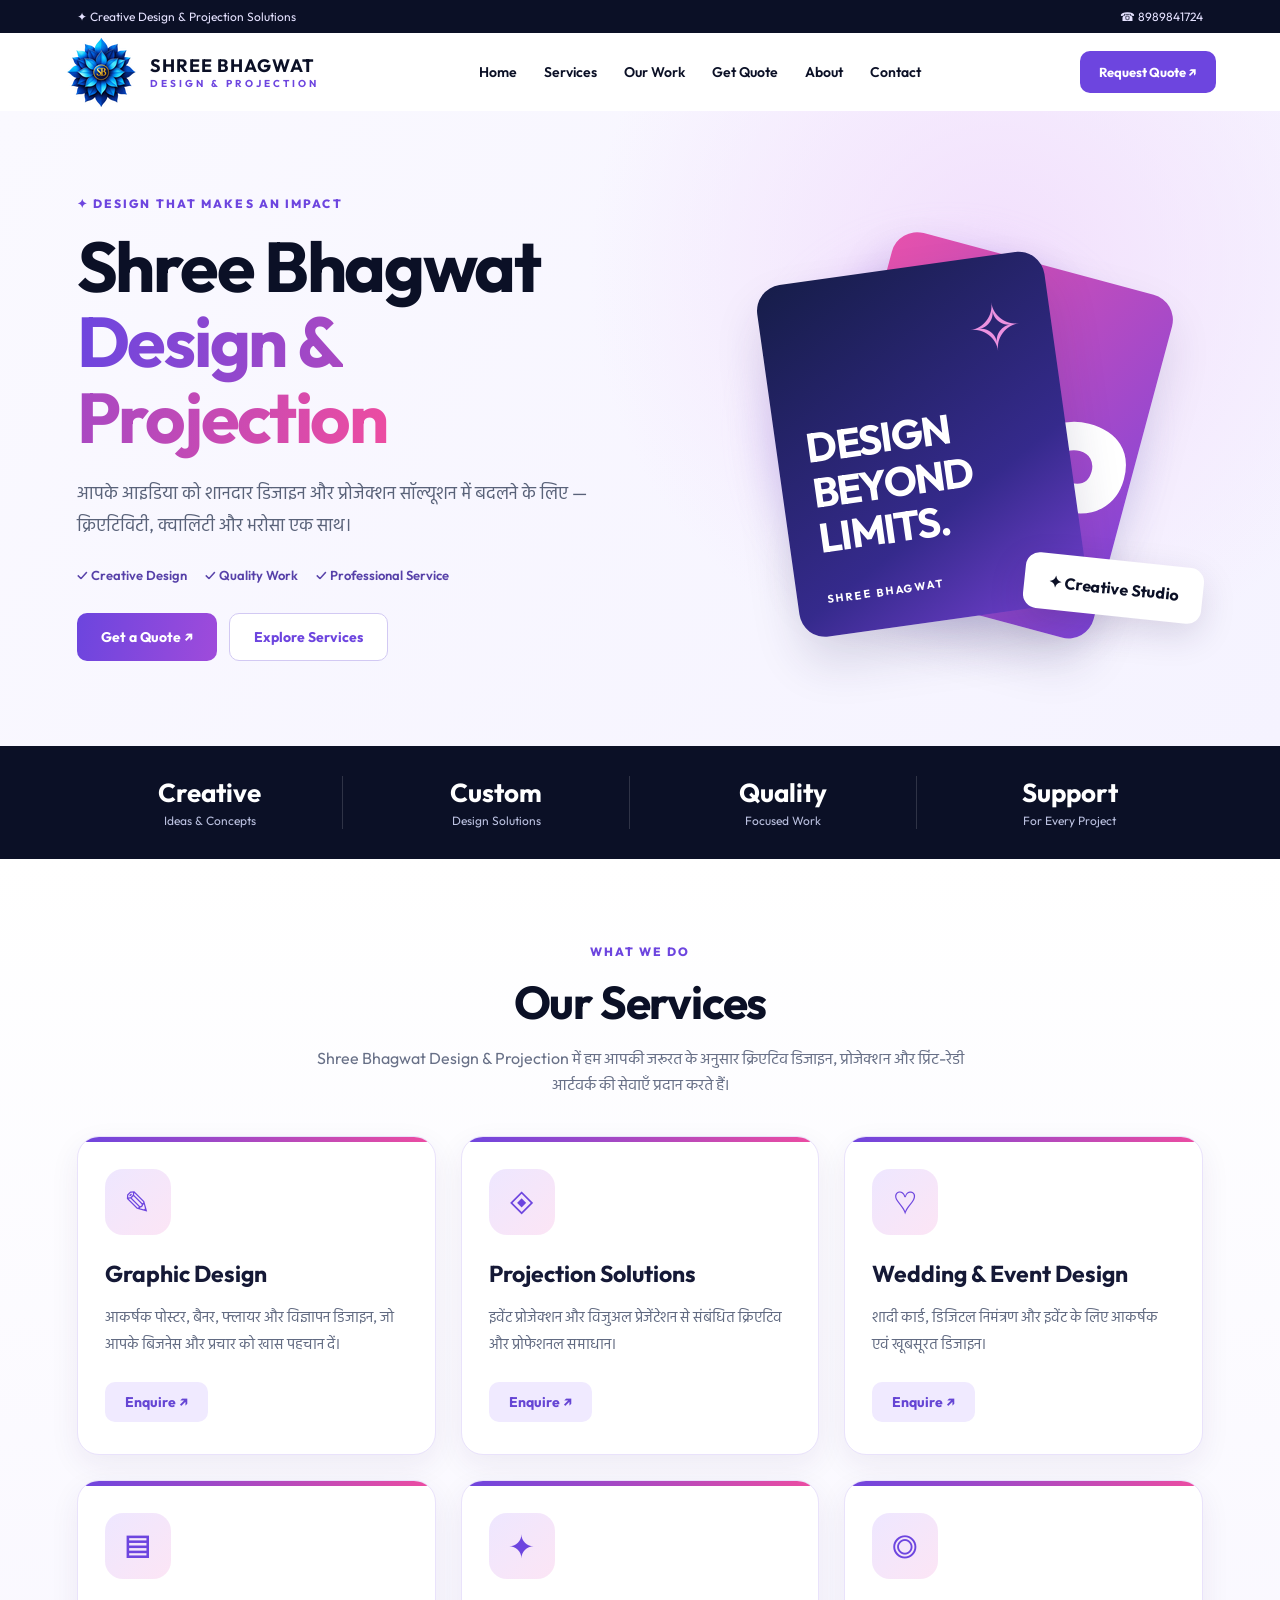
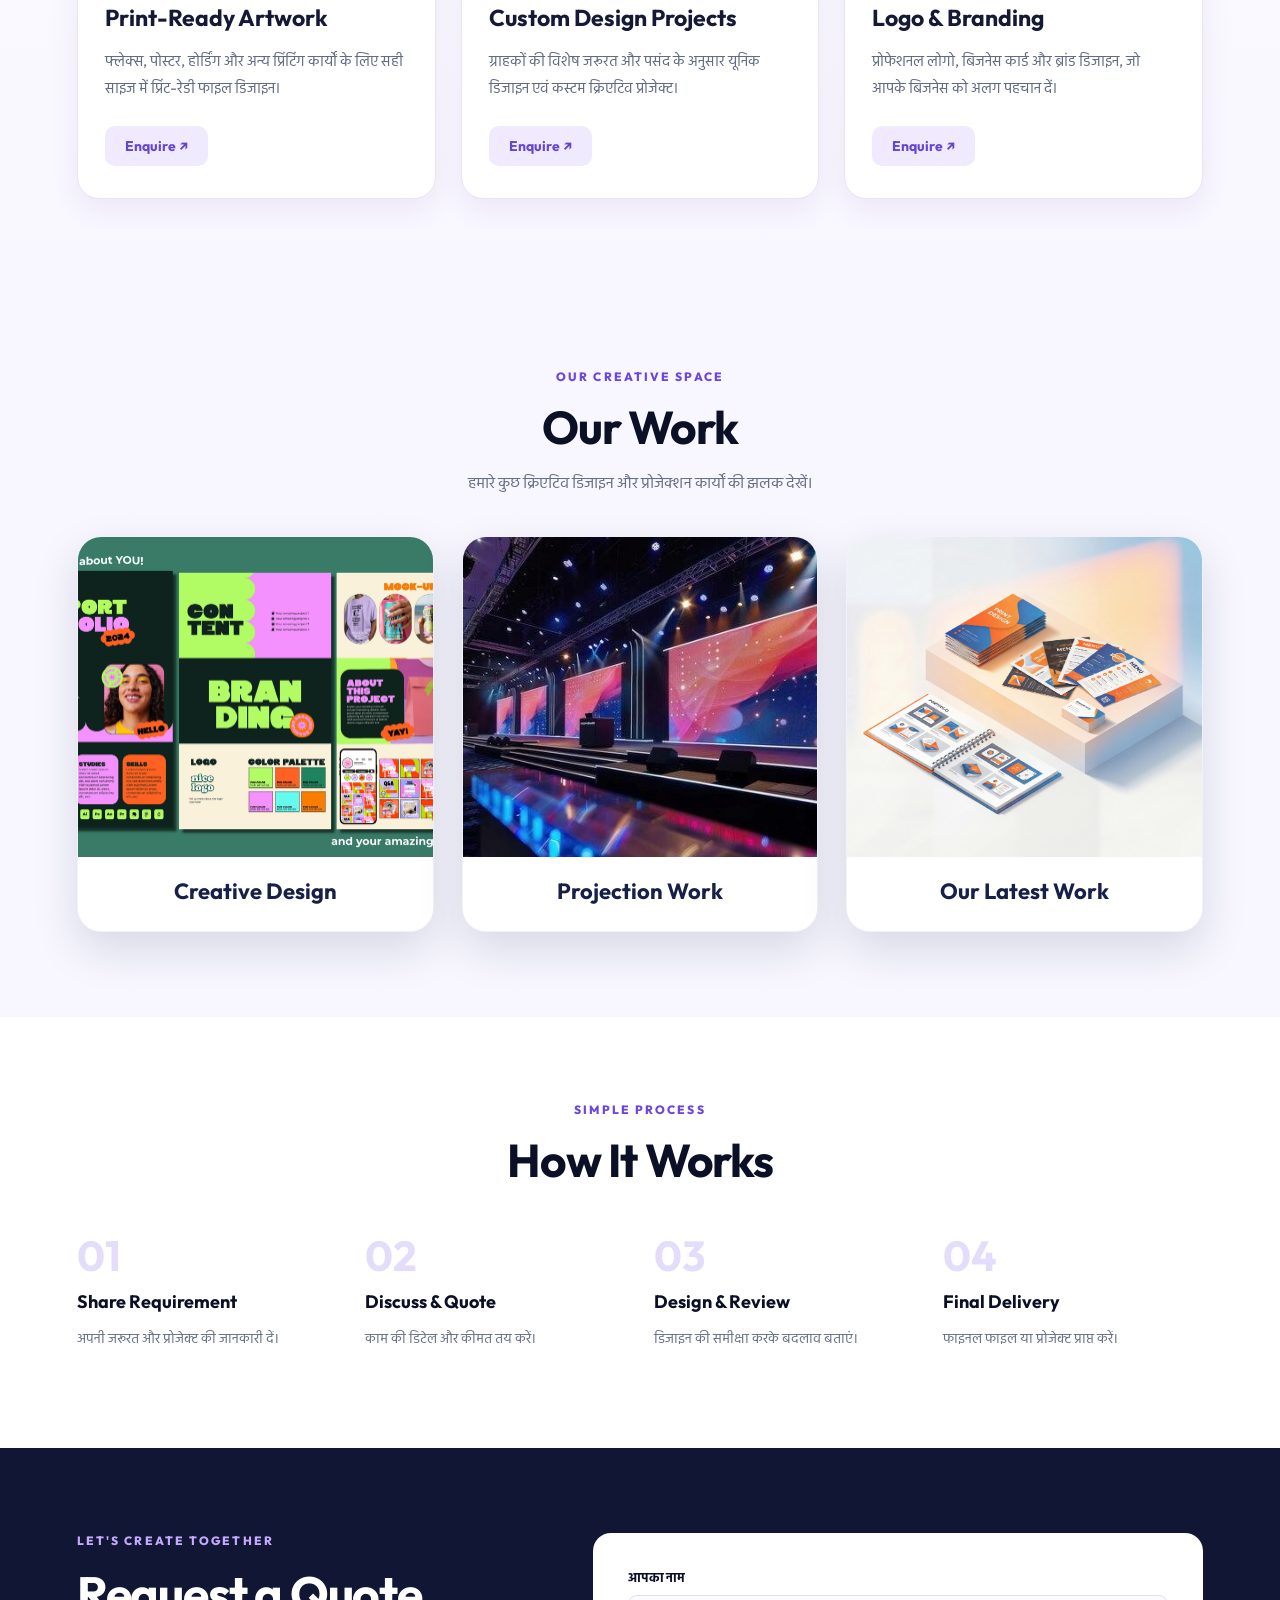
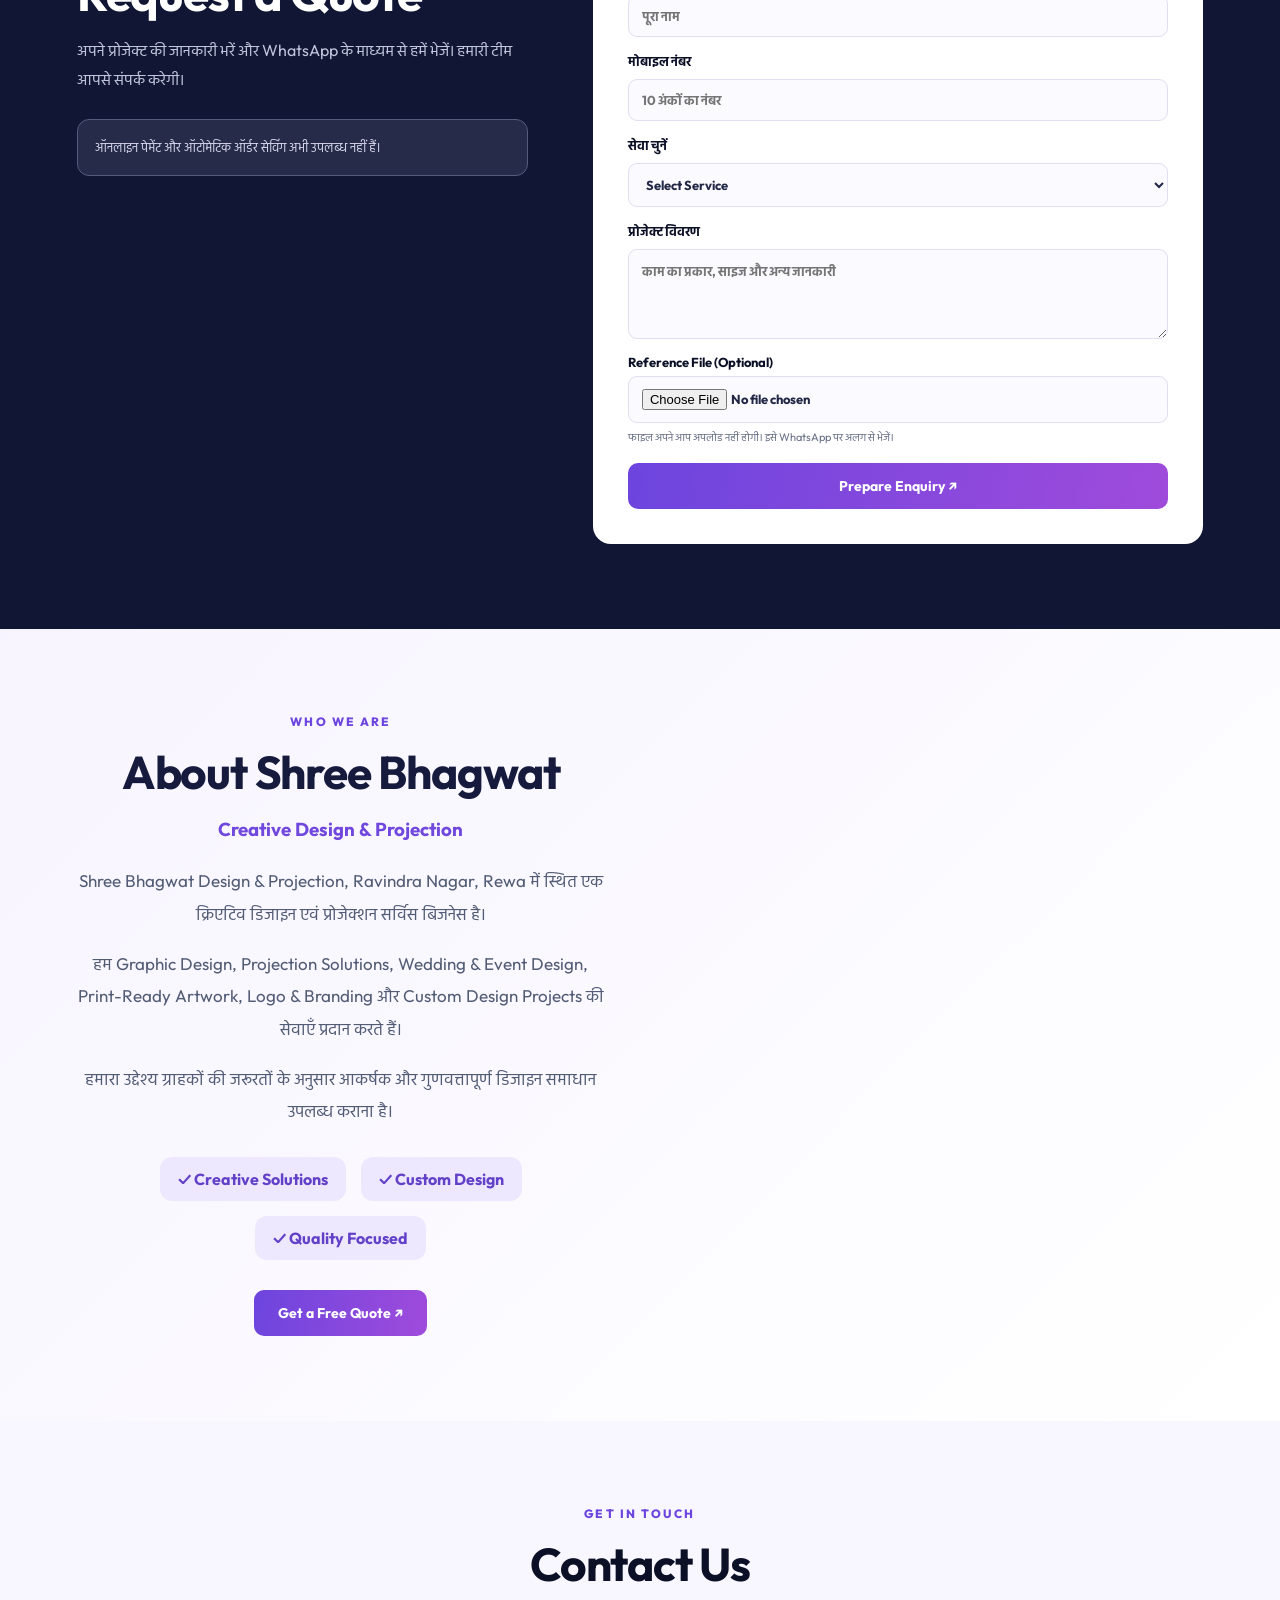
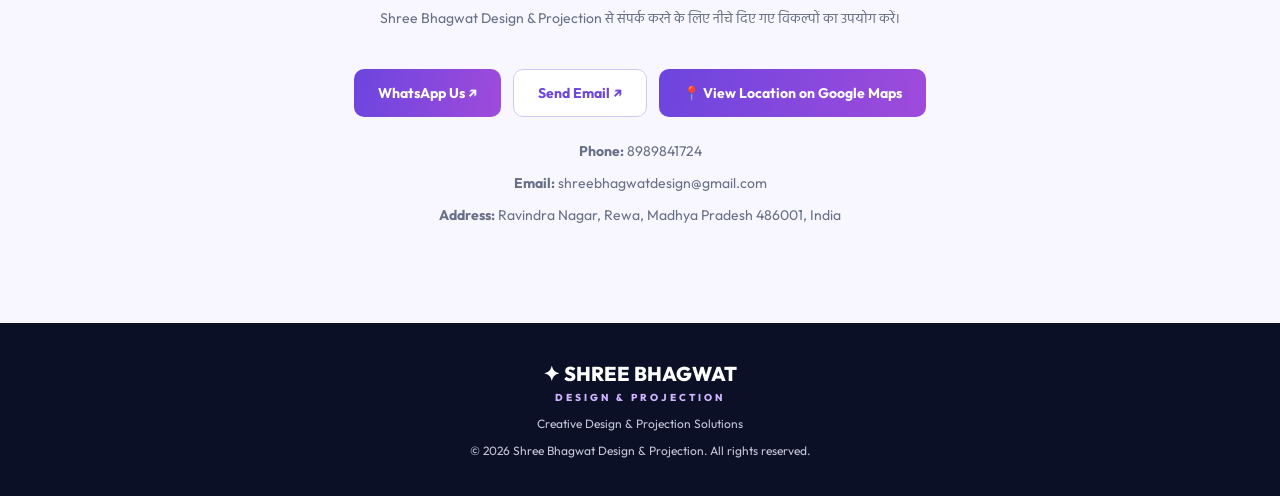
==== index.html @ 1e04cbae "Add LocalBusiness structured data to index.html Added structured data for LocalBusiness schema with " ====
<!DOCTYPE html>
<html lang="hi">
<head>
<meta name="google-site-verification" content="oiVBY6BvkfsWB62PvS_auEKJx4oEkG6_nBoKBZbKICY" />
<meta charset="UTF-8"><meta name="viewport" content="width=device-width, initial-scale=1">

<title>Shree Bhagwat Design & Projection | Graphic Design in Rewa</title>

<meta name="description"
content="Shree Bhagwat Design & Projection, Ravindra Nagar, Rewa. Graphic Design, Wedding Card Design, Logo & Branding, Projection Solutions और Print-Ready Artwork के लिए संपर्क करें।">

<meta name="robots" content="index, follow">

<link rel="canonical"
href="https://shree-bhagwat-website.onrender.com/">

<meta property="og:title"
content="Shree Bhagwat Design & Projection | Rewa">

<meta property="og:description"
content="Graphic Design, Wedding & Event Design, Logo & Branding और Projection Solutions in Rewa, Madhya Pradesh.">

<meta property="og:type" content="website">

<meta property="og:url"
content="https://shree-bhagwat-website.onrender.com/">

<meta property="og:image"
content="https://shree-bhagwat-website.onrender.com/logo.png">

<link rel="stylesheet" href="style.css">
<link rel="icon" type="image/png" href="logo.png">
<link rel="apple-touch-icon" href="logo.png">
     
<script type="application/ld+json">
{
  "@context": "https://schema.org",
  "@type": "LocalBusiness",
  "@id": "https://shree-bhagwat-website.onrender.com/#business",
  "name": "Shree Bhagwat Design & Projection",
  "url": "https://shree-bhagwat-website.onrender.com/",
  "logo": "https://shree-bhagwat-website.onrender.com/logo.png",
  "image": "https://shree-bhagwat-website.onrender.com/work1.jpg",
  "description": "Graphic Design, Projection Solutions, Wedding and Event Design, Print-Ready Artwork, Custom Design Projects and Logo Branding services in Rewa, Madhya Pradesh.",
  "telephone": "+91-8989841724",
  "email": "shreebhagwatdesign@gmail.com",
  "address": {
    "@type": "PostalAddress",
    "streetAddress": "Ravindra Nagar",
    "addressLocality": "Rewa",
    "addressRegion": "Madhya Pradesh",
    "postalCode": "486001",
    "addressCountry": "IN"
  },
  "hasOfferCatalog": {
    "@type": "OfferCatalog",
    "name": "Design and Projection Services",
    "itemListElement": [
      {
        "@type": "OfferCatalog",
        "name": "Graphic Design"
      },
      {
        "@type": "OfferCatalog",
        "name": "Projection Solutions"
      },
      {
        "@type": "OfferCatalog",
        "name": "Wedding & Event Design"
      },
      {
        "@type": "OfferCatalog",
        "name": "Print-Ready Artwork"
      },
      {
        "@type": "OfferCatalog",
        "name": "Custom Design Projects"
      },
      {
        "@type": "OfferCatalog",
        "name": "Logo & Branding"
      }
    ]
  }
}
</script>

</head>
<body>
<div class="topbar"><span>✦ Creative Design & Projection Solutions</span><span id="topContact">WhatsApp: 8989841724</span></div>
<header class="header"><a class="brand" href="#home"><img src="logo.png"
     alt="Shree Bhagwat Design & Projection Logo"
     class="website-logo"><span><b>SHREE BHAGWAT</b><small>DESIGN & PROJECTION</small></span></a><button class="menu-btn" id="menuBtn" aria-label="Open menu">☰</button><nav id="nav"><a href="#home">Home</a><a href="#services">Services</a><a href="#portfolio">Our Work</a><a href="#order">Get Quote</a><a href="#about">About</a><a href="#contact">Contact</a></nav><a class="nav-cta" href="#order">Request Quote ↗</a></header>
<main>
<section class="hero section" id="home"><div class="hero-copy"><div class="eyebrow">✦ DESIGN THAT MAKES AN IMPACT</div><h1>Shree Bhagwat<br><em>Design & Projection</em></h1><p>आपके आइडिया को शानदार डिजाइन और प्रोजेक्शन सॉल्यूशन में बदलने के लिए — क्रिएटिविटी, क्वालिटी और भरोसा एक साथ।</p><div class="hero-features"><span>✓ Creative Design</span><span>✓ Quality Work</span><span>✓ Professional Service</span></div><div class="btns"><a class="btn primary" href="#order">Get a Quote ↗</a><a class="btn outline" href="#services">Explore Services</a></div></div><div class="hero-art" aria-label="Abstract decorative projection illustration"><div class="glow"></div><div class="art-card back"><span>YOUR VISION</span><strong>∞</strong></div><div class="art-card front"><div class="art-orbit">✧</div><strong>DESIGN<br>BEYOND<br>LIMITS.</strong><span>SHREE BHAGWAT</span></div><div class="floating-pill">✦ Creative Studio</div></div></section>
<section class="stats"><div><b>Creative</b><small>Ideas & Concepts</small></div><div><b>Custom</b><small>Design Solutions</small></div><div><b>Quality</b><small>Focused Work</small></div><div><b>Support</b><small>For Every Project</small></div></section>

<section class="section center" id="services">
  <div class="eyebrow">WHAT WE DO</div>
  <h2>Our Services</h2>
  <p class="sub">
    Shree Bhagwat Design & Projection में हम
    आपकी जरूरत के अनुसार क्रिएटिव डिजाइन,
    प्रोजेक्शन और प्रिंट-रेडी आर्टवर्क
    की सेवाएँ प्रदान करते हैं।
  </p>

  <div class="service-grid">

    <article class="service">
      <div class="service-icon">✎</div>
      <h3>Graphic Design</h3>
      <p>
        आकर्षक पोस्टर, बैनर, फ्लायर और
        विज्ञापन डिजाइन, जो आपके बिजनेस
        और प्रचार को खास पहचान दें।
      </p>
      <a href="#order" data-service="Graphic Design">Enquire ↗</a>
    </article>

    <article class="service">
      <div class="service-icon">◈</div>
      <h3>Projection Solutions</h3>
      <p>
        इवेंट प्रोजेक्शन और विजुअल
        प्रेजेंटेशन से संबंधित क्रिएटिव
        और प्रोफेशनल समाधान।
      </p>
      <a href="#order" data-service="Projection Solutions">Enquire ↗</a>
    </article>

    <article class="service">
      <div class="service-icon">♡</div>
      <h3>Wedding & Event Design</h3>
      <p>
        शादी कार्ड, डिजिटल निमंत्रण और
        इवेंट के लिए आकर्षक एवं
        खूबसूरत डिजाइन।
      </p>
      <a href="#order" data-service="Wedding & Event Design">Enquire ↗</a>
    </article>

    <article class="service">
      <div class="service-icon">▤</div>
      <h3>Print-Ready Artwork</h3>
      <p>
        फ्लेक्स, पोस्टर, होर्डिंग और
        अन्य प्रिंटिंग कार्यों के लिए
        सही साइज में प्रिंट-रेडी फाइल डिजाइन।
      </p>
     <a href="#order" data-service="Print-Ready Artwork">Enquire ↗</a>
    </article>

    <article class="service">
      <div class="service-icon">✦</div>
      <h3>Custom Design Projects</h3>
      <p>
        ग्राहकों की विशेष जरूरत और
        पसंद के अनुसार यूनिक डिजाइन
        एवं कस्टम क्रिएटिव प्रोजेक्ट।
      </p>
      <a href="#order" data-service="Custom Design Projects">Enquire ↗</a>
    </article>

    <article class="service">
      <div class="service-icon">◎</div>
      <h3>Logo & Branding</h3>
      <p>
        प्रोफेशनल लोगो, बिजनेस कार्ड
        और ब्रांड डिजाइन, जो आपके
        बिजनेस को अलग पहचान दें।
      </p>
     <a href="#order" data-service="Logo & Branding">Enquire ↗</a>
    </article>

  </div>
</section>

<section class="section portfolio" id="portfolio"><div class="center"><div class="eyebrow">OUR CREATIVE SPACE</div><h2>Our Work</h2><p class="sub">हमारे कुछ क्रिएटिव डिजाइन और प्रोजेक्शन कार्यों की झलक देखें।</p></div>
<div class="work-grid">
  <div class="work-photo">
    <img src="work1.jpg" alt="Our Design Work 1" loading="lazy">
    <h3>Creative Design</h3>
  </div>

  <div class="work-photo">
    <img src="work2.jpg" alt="Our Project Work 2" loading="lazy">
    <h3>Projection Work</h3>
  </div>

  <div class="work-photo">
    <img src="work3.jpg" alt="Our Design Work 3" loading="lazy">
    <h3>Our Latest Work</h3>
  </div>
</div>
</section>

<section class="section how"><div class="center"><div class="eyebrow">SIMPLE PROCESS</div><h2>How It Works</h2></div><div class="steps"><div><b>01</b><h3>Share Requirement</h3><p>अपनी जरूरत और प्रोजेक्ट की जानकारी दें।</p></div><div><b>02</b><h3>Discuss &amp; Quote</h3><p>काम की डिटेल और कीमत तय करें।</p></div><div><b>03</b><h3>Design &amp; Review</h3><p>डिजाइन की समीक्षा करके बदलाव बताएं।</p></div><div><b>04</b><h3>Final Delivery</h3><p>फाइनल फाइल या प्रोजेक्ट प्राप्त करें।</p></div></div></section>

<!-- REQUEST A QUOTE -->
<section class="section quote-section" id="order">

  <div class="quote-intro">
    <div class="eyebrow">LET'S CREATE TOGETHER</div>
    <h2>Request a Quote</h2>
    <p>
      अपने प्रोजेक्ट की जानकारी भरें और
      WhatsApp के माध्यम से हमें भेजें।
      हमारी टीम आपसे संपर्क करेगी।
    </p>
    <div class="note">
      ऑनलाइन पेमेंट और ऑटोमेटिक ऑर्डर
      सेविंग अभी उपलब्ध नहीं हैं।
    </div>
  </div>

  <form id="quoteForm" class="quote-form">

    <label>
      आपका नाम
      <input type="text" name="name"
        placeholder="पूरा नाम" required>
    </label>

    <label>
      मोबाइल नंबर
      <input type="tel" name="phone"
        placeholder="10 अंकों का नंबर"
        inputmode="numeric"
        pattern="[0-9]{10}"
        maxlength="10" required>
    </label>

    <label>
      सेवा चुनें
      <select name="service" required>
        <option value="">Select Service</option>
        <option>Graphic Design</option>
        <option>Projection Solutions</option>
        <option>Wedding &amp; Event Design</option>
        <option>Print-Ready Artwork</option>
        <option>Custom Design Projects</option>
        <option>Logo &amp; Branding</option>
      </select>
    </label>

    <label>
      प्रोजेक्ट विवरण
      <textarea name="details" rows="4"
        placeholder="काम का प्रकार, साइज और अन्य जानकारी"
        required></textarea>
    </label>

    <label>
      Reference File (Optional)
      <input type="file" id="referenceFile"
        accept=".jpg,.jpeg,.png,.pdf,.zip,.cdr,.ai">
    </label>

    <p class="tiny">
      फाइल अपने आप अपलोड नहीं होगी।
      इसे WhatsApp पर अलग से भेजें।
    </p>

    <button type="submit" class="btn primary full">
      Prepare Enquiry ↗
    </button>

    <div id="formResult" class="form-result" hidden>
      <p>
        आपकी Enquiry तैयार है।
        WhatsApp पर भेजें या कॉपी करें।
      </p>

      <textarea id="messageOutput"
        rows="6" readonly></textarea>

      <div class="btns">
        <button type="button" id="copyBtn"
          class="btn outline">
          Copy Details
        </button>

        <a id="whatsappBtn"
          class="btn primary"
          target="_blank"
          rel="noopener noreferrer"
          hidden>
          Send on WhatsApp ↗
        </a>
      </div>
    </div>
  </form>
</section>

<!-- ABOUT US -->
<section class="section about" id="about">
  <div class="about-content">
    <div class="eyebrow">WHO WE ARE</div>
    <h2>About Shree Bhagwat</h2>
    <h3>Creative Design &amp; Projection</h3>

    <p>
      Shree Bhagwat Design &amp; Projection,
      Ravindra Nagar, Rewa में स्थित
      एक क्रिएटिव डिजाइन एवं
      प्रोजेक्शन सर्विस बिजनेस है।
    </p>

    <p>
      हम Graphic Design, Projection Solutions,
      Wedding &amp; Event Design,
      Print-Ready Artwork, Logo &amp; Branding
      और Custom Design Projects की
      सेवाएँ प्रदान करते हैं।
    </p>

    <p>
      हमारा उद्देश्य ग्राहकों की जरूरतों
      के अनुसार आकर्षक और गुणवत्तापूर्ण
      डिजाइन समाधान उपलब्ध कराना है।
    </p>

    <div class="about-highlights">
      <span>✓ Creative Solutions</span>
      <span>✓ Custom Design</span>
      <span>✓ Quality Focused</span>
    </div>


    <a href="#order" class="btn primary">
      Get a Free Quote ↗
    </a>
  </div>
</section>

<!-- CONTACT US -->
<section class="section center contact" id="contact">


  <div class="eyebrow">GET IN TOUCH</div>
  <h2>Contact Us</h2>

  <p class="sub">
    Shree Bhagwat Design &amp; Projection से
    संपर्क करने के लिए नीचे दिए गए
    विकल्पों का उपयोग करें।
  </p>

  <div class="btns"
    style="justify-content:center;flex-wrap:wrap;">

    <a class="btn primary"
      href="https://wa.me/918989841724"
      target="_blank"
      rel="noopener noreferrer">
      WhatsApp Us ↗
    </a>

    <a class="btn outline"
      href="mailto:shreebhagwatdesign@gmail.com">
      Send Email ↗
    </a>

    <a class="btn primary"
      href="https://www.google.com/maps/search/?api=1&amp;query=Ravindra+Nagar%2C+Rewa%2C+Madhya+Pradesh+486001"
      target="_blank"
      rel="noopener noreferrer">
      📍 View Location on Google Maps
    </a>

  </div>

  <p style="margin-top:25px;">
    <strong>Phone:</strong>
    <span id="contactPhone">8989841724</span>
  </p>

  <p>
    <strong>Email:</strong>
    <span id="contactEmail">
      shreebhagwatdesign@gmail.com
    </span>
  </p>

  <p>
    <strong>Address:</strong>
    <span id="contactAddress">
      Ravindra Nagar, Rewa,
      Madhya Pradesh 486001, India
    </span>
  </p>

</section>

</main>
<footer>
  <div class="footer-logo">✦ SHREE BHAGWAT <small>DESIGN & PROJECTION</small></div><p>Creative Design & Projection Solutions</p><p>© <span id="year"></span> Shree Bhagwat Design & Projection. All rights reserved.</p></footer>
<script src="script.js"></script></body></html>
---- style.css ----
@import url('https://fonts.googleapis.com/css2?family=Hind:wght@400;500;600;700&family=Outfit:wght@400;500;600;700;800&display=swap');
:root{--navy:#0b1026;--dark:#141b3b;--purple:#6d45df;--pink:#ed4ca1;--cream:#f8f7ff;--muted:#687087;--line:#e6e4f0}*{box-sizing:border-box}html{scroll-behavior:smooth}body{margin:0;font-family:Outfit,Hind,sans-serif;color:var(--navy);background:#fff}a{text-decoration:none;color:inherit}button,input,textarea,select{font:inherit}.topbar{background:var(--navy);color:#e5e2ff;padding:9px max(6%,calc((100% - 1220px)/2));font-size:12px;display:flex;justify-content:space-between;gap:10px}.header{height:78px;max-width:1340px;padding:0 5%;margin:auto;display:flex;align-items:center;justify-content:space-between;gap:20px;position:relative}.brand{display:flex;align-items:center;gap:11px}.brand-mark{display:grid;place-items:center;width:48px;height:48px;background:linear-gradient(135deg,#7f4dee,#ed58ad);color:white;font-size:23px;border-radius:14px;font-weight:700}.brand b{font-size:18px;letter-spacing:1px;display:block}.brand small{font-size:10px;letter-spacing:3px;font-weight:700;color:var(--purple);display:block}.header nav{display:flex;align-items:center;gap:27px}.header nav a{font-size:14px;font-weight:600}.header nav a:hover{color:var(--purple)}.nav-cta,.btn{border:0;cursor:pointer;border-radius:10px;font-weight:700;display:inline-flex;align-items:center;justify-content:center;transition:.2s}.nav-cta{padding:13px 19px;background:var(--purple);color:white;font-size:13px}.nav-cta:hover,.btn.primary:hover{transform:translateY(-2px);box-shadow:0 10px 25px #7145df44}.menu-btn{display:none;border:0;background:none;font-size:26px}.section{padding:85px max(6%,calc((100% - 1200px)/2));scroll-margin-top:45px}.hero{min-height:620px;display:grid;grid-template-columns:1.05fr .95fr;gap:50px;align-items:center;background:radial-gradient(circle at 78% 25%,#f2dffc 0,transparent 37%),linear-gradient(125deg,#faf9ff,#f5f3ff)}.eyebrow{color:var(--purple);font-size:12px;font-weight:800;letter-spacing:2.1px;margin-bottom:18px}.hero h1{font-size:clamp(39px,5.5vw,76px);line-height:1.07;letter-spacing:-2.3px;margin:0 0 22px}.hero h1 em{font-style:normal;background:linear-gradient(100deg,var(--purple),var(--pink));-webkit-background-clip:text;background-clip:text;color:transparent}.hero p{font-size:18px;line-height:1.8;color:#596279;max-width:590px}.hero-features{display:flex;gap:18px;flex-wrap:wrap;font-size:13px;font-weight:600;margin:25px 0 30px}.hero-features span{color:#5741a9}.btns{display:flex;gap:12px;flex-wrap:wrap}.btn{padding:14px 24px;font-size:14px}.btn.primary{color:#fff;background:linear-gradient(100deg,#6c45de,#9f4bdb)}.btn.outline{background:#fff;color:var(--purple);border:1px solid #d2c9f3}.hero-art{height:445px;position:relative;display:grid;place-items:center}.glow{position:absolute;width:350px;height:350px;background:linear-gradient(135deg,#e8b8ff,#a4a6ff);border-radius:50%;filter:blur(24px);opacity:.55}.art-card{position:absolute;width:290px;height:355px;border-radius:26px;padding:30px;box-shadow:0 26px 48px #27205926;overflow:hidden}.art-card.back{transform:rotate(15deg) translate(45px,-5px);background:linear-gradient(120deg,#e651ac,#7f45da);color:#fff}.art-card.back strong{font-size:260px;line-height:1}.art-card.front{transform:rotate(-8deg) translate(-28px,12px);background:linear-gradient(150deg,#161d49,#352a8c 65%,#7440d0);color:#fff;display:flex;flex-direction:column;justify-content:space-between}.art-card.front strong{font-size:41px;line-height:1.12;letter-spacing:-1.5px}.art-card.front span,.art-card.back span{font-size:11px;letter-spacing:2px;font-weight:700}.art-orbit{text-align:right;color:#ed92e0;font-size:65px}.floating-pill{position:absolute;right:0;bottom:35px;background:white;box-shadow:0 12px 35px #261c4f25;padding:18px 24px;border-radius:14px;font-weight:700;transform:rotate(6deg)}.stats{display:grid;grid-template-columns:repeat(4,1fr);padding:30px 6%;background:var(--navy);color:white;text-align:center;gap:20px}.stats div{border-right:1px solid #ffffff26}.stats div:last-child{border:0}.stats b{display:block;font-size:26px}.stats small{font-size:12px;color:#bbc1e0}.center{text-align:center}.section h2{font-size:clamp(31px,4vw,46px);letter-spacing:-1.2px;line-height:1.13;margin:0 0 16px}.sub{color:var(--muted);font-size:16px;line-height:1.65;margin:0 auto 38px;max-width:680px}.service-grid{display:grid;grid-template-columns:repeat(3,1fr);gap:20px}.service{border:1px solid var(--line);border-radius:18px;padding:30px;text-align:left;background:white;transition:.2s}.service:hover{border-color:#cbb9f3;transform:translateY(-4px);box-shadow:0 18px 32px #34215e13}.service-icon{width:54px;height:54px;display:grid;place-items:center;border-radius:14px;background:#f1ebff;font-size:29px;color:var(--purple)}.service h3{margin:20px 0 8px;font-size:20px}.service p{font-size:14px;color:var(--muted);line-height:1.7;min-height:74px}.service a{color:var(--purple);font-size:14px;font-weight:700}.portfolio{background:var(--cream)}.work-grid{display:grid;grid-template-columns:repeat(3,1fr);gap:18px}.work{height:300px;border-radius:19px;padding:28px;display:flex;flex-direction:column;justify-content:space-between;color:white;overflow:hidden;position:relative}.work:after{content:'✦';font-size:205px;position:absolute;right:-5px;top:10px;opacity:.22;transform:rotate(-18deg)}.work span{font-size:12px;letter-spacing:2px;z-index:1}.work strong{font-size:27px;z-index:1}.w1{background:linear-gradient(140deg,#34217c,#9b4bdc)}.w2{background:linear-gradient(140deg,#172d65,#328cce)}.w3{background:linear-gradient(140deg,#85276f,#ee639e)}.steps{display:grid;grid-template-columns:repeat(4,1fr);gap:28px;margin-top:42px}.steps div{position:relative}.steps b{font-size:42px;color:#e3dcfa}.steps h3{margin:8px 0;font-size:18px}.steps p{color:var(--muted);font-size:14px;line-height:1.6}.quote-section{background:#101633;color:white;display:grid;grid-template-columns:.85fr 1.15fr;gap:65px}.quote-section h2{font-size:48px}.quote-section p{line-height:1.8;color:#bfc4db}.quote-section .eyebrow{color:#c5a9ff}.note{padding:17px;border:1px solid #555b7b;background:#252b49;border-radius:12px;color:#d4d3e9;font-size:13px;line-height:1.65;margin-top:25px}.quote-form{padding:35px;background:white;color:var(--navy);border-radius:18px;display:grid;gap:15px}.quote-form label{display:grid;gap:6px;font-weight:700;font-size:13px}.quote-form input,.quote-form select,.quote-form textarea{min-width:0;width:100%;padding:12px 13px;background:#fafaff;border:1px solid #e0def0;border-radius:9px;outline:none;color:#212744}.quote-form input:focus,.quote-form textarea:focus,.quote-form select:focus{border-color:var(--purple)}.quote-form .tiny{font-size:11px;color:var(--muted);margin:-10px 0 0}.btn.full{width:100%}.form-result{border-top:1px solid var(--line);margin-top:8px;padding-top:12px}.form-result p{color:#555b76;font-size:13px}.form-result textarea{margin:8px 0}.about{display:grid;grid-template-columns:1fr 1fr;gap:70px;align-items:center}.about p{line-height:1.9;color:var(--muted);margin-bottom:25px}.about-art{height:330px;border-radius:23px;background:linear-gradient(125deg,#22225c,#7952db 75%,#e85ba8);color:#fff;padding:40px;display:flex;flex-direction:column;justify-content:space-between}.about-art span{font-size:58px}.about-art strong{font-size:48px;line-height:1.06}.contact{background:var(--cream)}.contact-grid{display:grid;grid-template-columns:repeat(3,1fr);gap:22px}.contact-grid>div{background:white;text-align:center;padding:32px 20px;border-radius:17px;border:1px solid var(--line)}.contact-icon{font-size:27px;color:var(--purple)}.contact h3{font-size:17px;margin-bottom:6px}.contact p{color:var(--muted);font-size:14px;overflow-wrap:anywhere}footer{background:var(--navy);text-align:center;color:#c4c7dc;padding:38px 20px;font-size:12px}.footer-logo{color:white;font-size:20px;font-weight:800}.footer-logo small{display:block;font-size:10px;letter-spacing:3px;color:#cfb4ff;margin-top:5px}footer p{margin:12px 0 0}@media(max-width:980px){.header nav{gap:13px}.header nav a{font-size:12px}.nav-cta{display:none}.hero{gap:20px}.service-grid{grid-template-columns:repeat(2,1fr)}.quote-section{gap:30px}}@media(max-width:700px){.topbar{font-size:10px;flex-direction:column;text-align:center;gap:3px}.header{height:70px}.menu-btn{display:block}.header nav{display:none;position:absolute;top:70px;left:0;right:0;background:white;z-index:10;flex-direction:column;align-items:stretch;gap:0;box-shadow:0 18px 25px #10103020}.header nav.open{display:flex}.header nav a{padding:15px 7%;border-top:1px solid #eee;font-size:15px}.brand b{font-size:14px}.brand small{font-size:8px;letter-spacing:2px}.brand-mark{width:43px;height:43px}.section{padding:65px 6%}.hero{grid-template-columns:1fr;padding-top:60px}.hero h1{letter-spacing:-1.5px}.hero p{font-size:16px}.hero-art{height:340px}.art-card{width:220px;height:280px}.art-card.front strong{font-size:31px}.art-card.back strong{font-size:210px}.floating-pill{right:5px;bottom:10px;font-size:12px;padding:13px}.stats{grid-template-columns:repeat(2,1fr)}.stats div:nth-child(2){border:0}.service-grid,.work-grid,.quote-section,.about,.contact-grid{grid-template-columns:1fr}.work{height:210px}.steps{grid-template-columns:repeat(2,1fr);gap:15px}.quote-section h2{font-size:38px}.quote-form{padding:22px}.about-art{height:260px}.about-art strong{font-size:39px}}

/* Our Work Photo Gallery */
.work-photo {
  background: #ffffff;
  border-radius: 18px;
  overflow: hidden;
  box-shadow: 0 8px 28px rgba(0, 0, 0, 0.10);
  transition: transform 0.3s ease;
}

.work-photo:hover {
  transform: translateY(-6px);
}

.work-photo img {
  width: 100%;
  height: 260px;
  object-fit: cover;
  display: block;
}

.work-photo h3 {
  padding: 18px;
  margin: 0;
  text-align: center;
  color: #172047;
  font-size: 19px;
}

@media (max-width: 768px) {
  .work-grid {
    grid-template-columns: 1fr;
  }

  .work-photo img {
    height: 230px;
  }
}
/* Our Work Section - Professional Gallery */
.work-grid {
  display: grid;
  grid-template-columns: repeat(3, minmax(0, 1fr));
  gap: 28px;
  margin-top: 40px;
  align-items: stretch;
}

.work-photo {
  background: #ffffff;
  border-radius: 24px;
  overflow: hidden;
  box-shadow: 0 18px 45px rgba(23, 32, 71, 0.14);
  border: 1px solid rgba(101, 69, 223, 0.08);
  transition: transform 0.35s ease, box-shadow 0.35s ease;
}

.work-photo:hover {
  transform: translateY(-10px);
  box-shadow: 0 24px 55px rgba(23, 32, 71, 0.20);
}

.work-photo img {
  width: 100%;
  height: 320px;
  object-fit: cover;
  display: block;
  transition: transform 0.45s ease;
}

.work-photo:hover img {
  transform: scale(1.06);
}

.work-photo h3 {
  margin: 0;
  padding: 20px 18px 24px;
  text-align: center;
  font-size: 22px;
  line-height: 1.35;
  font-weight: 700;
  color: #172047;
  background: #ffffff;
}

/* Tablet */
@media (max-width: 992px) {
  .work-grid {
    grid-template-columns: repeat(2, minmax(0, 1fr));
    gap: 22px;
  }

  .work-photo img {
    height: 280px;
  }

  .work-photo h3 {
    font-size: 20px;
  }
}

/* Mobile */
@media (max-width: 768px) {
  .work-grid {
    grid-template-columns: 1fr;
    gap: 18px;
  }

  .work-photo {
    border-radius: 20px;
  }

  .work-photo img {
    height: 240px;
  }

  .work-photo h3 {
    font-size: 18px;
    padding: 16px 14px 20px;
  }
}

/* PROFESSIONAL SERVICES DESIGN */

#services {
  background: linear-gradient(180deg, #ffffff, #f8f6ff);
}

#services .service-grid {
  display: grid;
  grid-template-columns: repeat(3, minmax(0, 1fr));
  gap: 25px;
  margin-top: 35px;
}

#services .service {
  position: relative;
  padding: 32px 27px;
  border-radius: 22px;
  border: 1px solid #e9e2fb;
  background: #ffffff;
  box-shadow: 0 10px 30px rgba(50, 30, 100, 0.07);
  transition: all 0.3s ease;
  overflow: hidden;
  min-width: 0;
}

#services .service::before {
  content: "";
  position: absolute;
  top: 0;
  left: 0;
  width: 100%;
  height: 5px;
  background: linear-gradient(90deg, #6d45df, #ed4ca1);
}

#services .service:hover {
  transform: translateY(-8px);
  box-shadow: 0 22px 45px rgba(85, 50, 170, 0.16);
  border-color: #bca8f5;
}

#services .service-icon {
  width: 66px;
  height: 66px;
  border-radius: 18px;
  background: linear-gradient(135deg, #eee7ff, #fce5f5);
  display: flex;
  align-items: center;
  justify-content: center;
  font-size: 32px;
  color: #6d45df;
}

#services .service h3 {
  font-size: 23px;
  font-weight: 700;
  color: #151936;
  margin: 24px 0 12px;
}

#services .service p {
  font-size: 15px;
  line-height: 1.8;
  color: #626b82;
  min-height: 0;
  margin-bottom: 25px;
}

#services .service a {
  display: inline-flex;
  align-items: center;
  padding: 11px 20px;
  border-radius: 10px;
  background: #f0eaff;
  color: #6545d4;
  font-weight: 700;
  font-size: 14px;
  transition: 0.3s;
}

#services .service a:hover {
  color: #ffffff;
  background: #6d45df;
}

@media (max-width: 992px) {
  #services .service-grid {
    grid-template-columns: repeat(2, minmax(0, 1fr));
  }
}

@media (max-width: 700px) {
  #services .service-grid {
    grid-template-columns: 1fr;
    gap: 18px;
  }

  #services .service {
    padding: 26px 22px;
  }

  #services .service h3 {
    font-size: 21px;
  }
}

/* Professional About Section */
#about {
  background: linear-gradient(
    135deg, #f7f4ff, #ffffff
  );
  padding: 85px 6%;
}

#about .about-content {
  max-width: 950px;
  margin: 0 auto;
  text-align: center;
}

#about h2 {
  font-size: clamp(30px, 4vw, 46px);
  color: #161b3d;
  margin: 14px 0;
}

#about h3 {
  color: #7048dd;
  margin-bottom: 24px;
}

#about p {
  font-size: 17px;
  line-height: 1.9;
  color: #525c75;
  margin-bottom: 18px;
}

#about .about-highlights {
  display: flex;
  justify-content: center;
  flex-wrap: wrap;
  gap: 15px;
  margin: 30px 0;
}

#about .about-highlights span {
  background: #eee8ff;
  padding: 12px 18px;
  border-radius: 12px;
  color: #6241c8;
  font-weight: 700;
}

@media (max-width: 768px) {
  #about {
    padding: 55px 20px;
  }

/* FIX ABOUT AND CONTACT LAYOUT */

#about {
  display: block;
  width: 100%;
  max-width: 100%;
  box-sizing: border-box;
  padding: 80px 6%;
  background: linear-gradient(135deg, #f7f4ff, #ffffff);
}

#about .about-content {
  width: 100%;
  max-width: 1000px;
  margin: 0 auto;
  text-align: center;
}

#about .about-highlights {
  display: flex;
  flex-wrap: wrap;
  justify-content: center;
  gap: 15px;
}

#contact {
  display: block;
  width: 100%;
  max-width: 100%;
  box-sizing: border-box;
  padding: 80px 6%;
  text-align: center;
  background: #f7f6ff;
}

#contact .sub {
  max-width: 750px;
  margin-left: auto;
  margin-right: auto;
}

#contact .btns {
  display: flex;
  flex-wrap: wrap;
  justify-content: center;
  gap: 15px;
  margin: 30px auto;
}

#contact p {
  line-height: 1.8;
  overflow-wrap: anywhere;
}

@media (max-width: 768px) {
  #about, #contact {
    padding: 50px 20px;
  }

  #contact .btns {
    flex-direction: column;
    align-items: center;
  }
}

  #about p {
    font-size: 15px;
  }
}

/* Website Header Logo */


.website-logo {
  width: 75px;
  height: 75px;
  object-fit: contain;
  display: block;
  flex-shrink: 0;
}

@media (max-width: 768px) {
  .website-logo {
    width: 52px;
    height: 52px;
  }
}
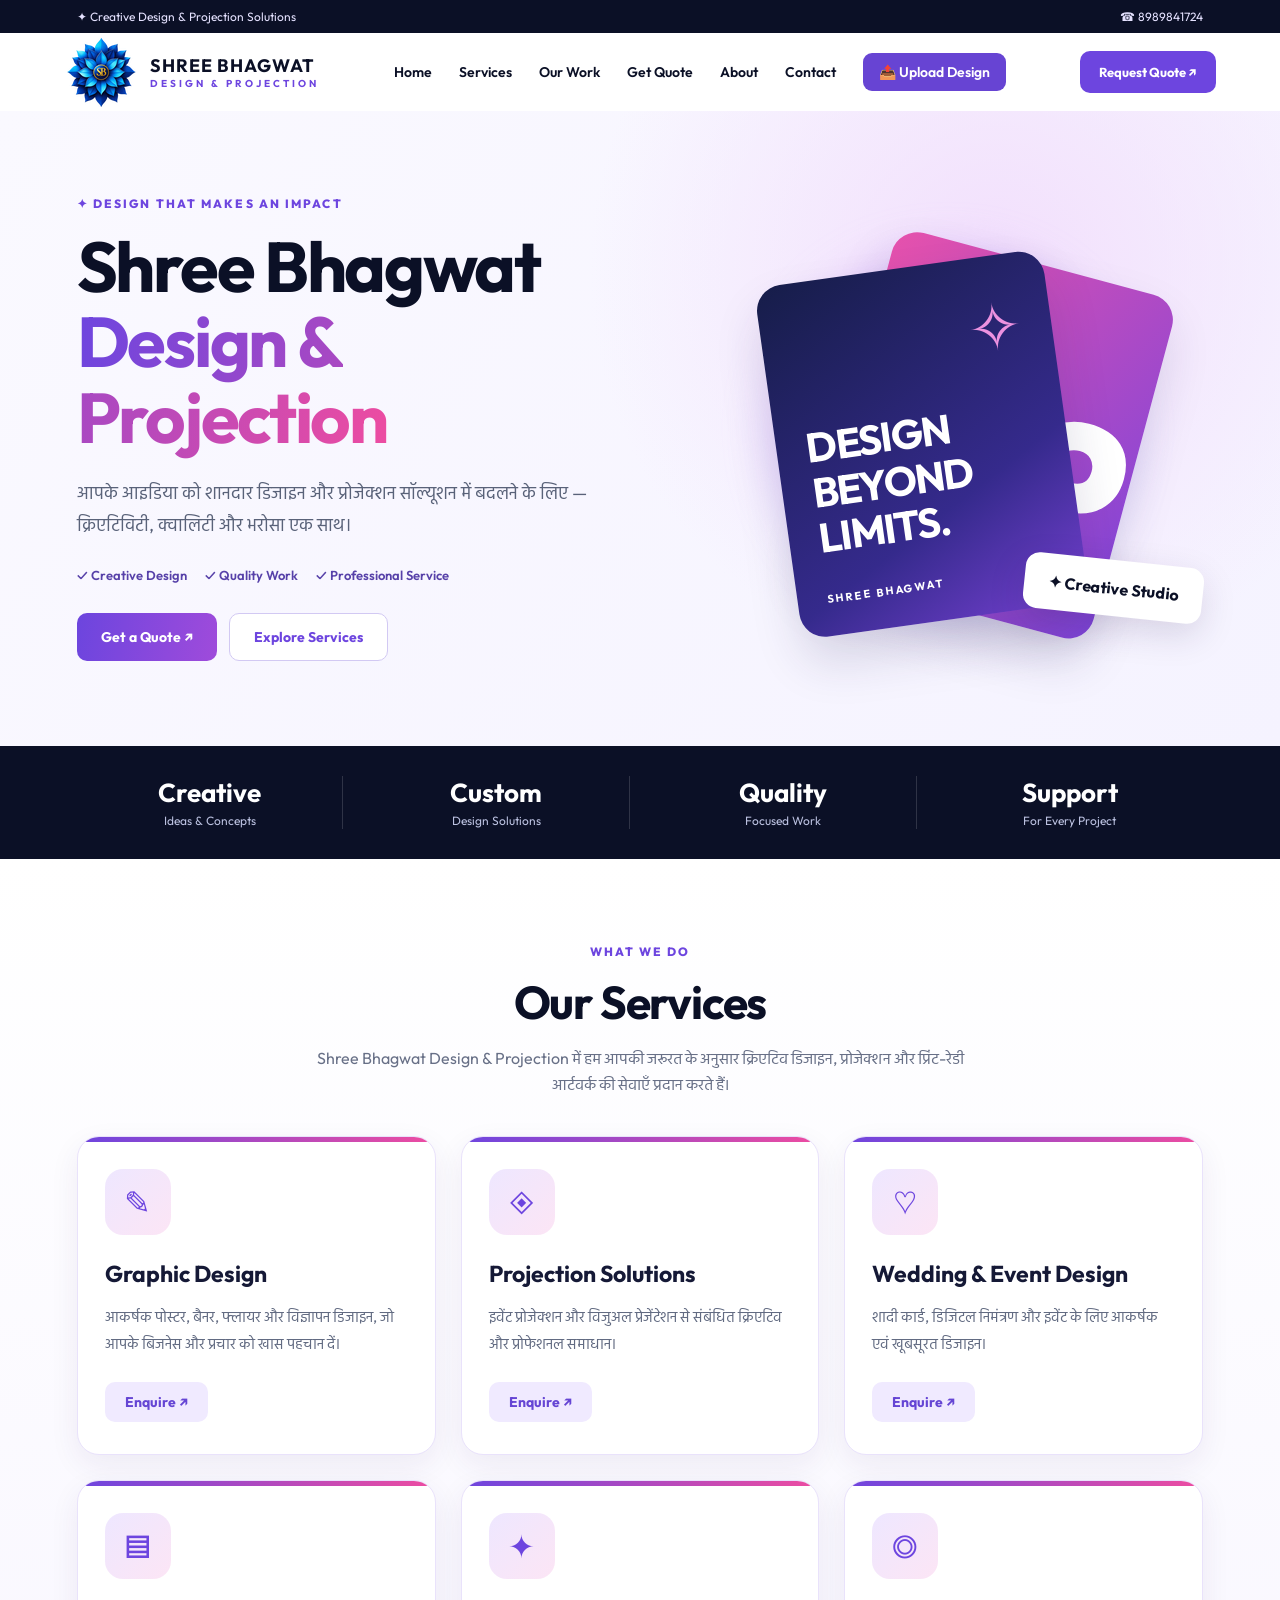
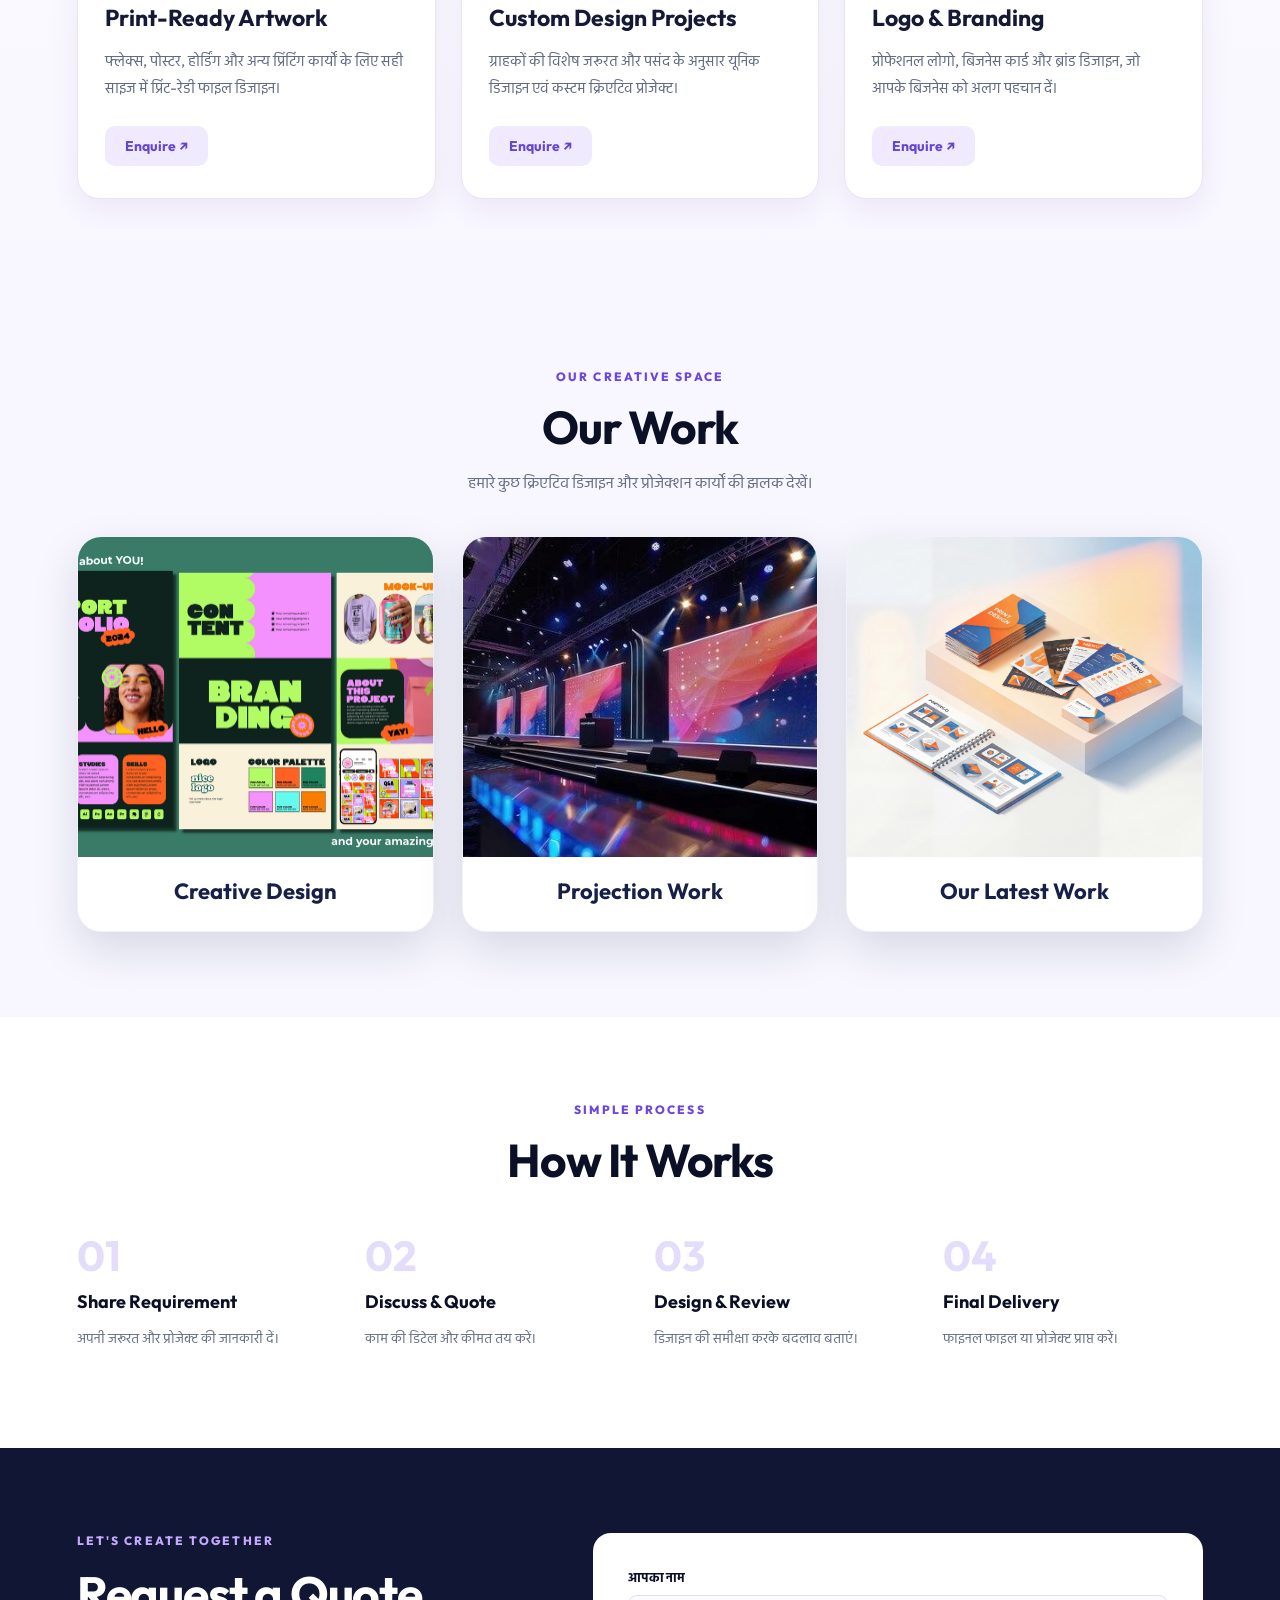
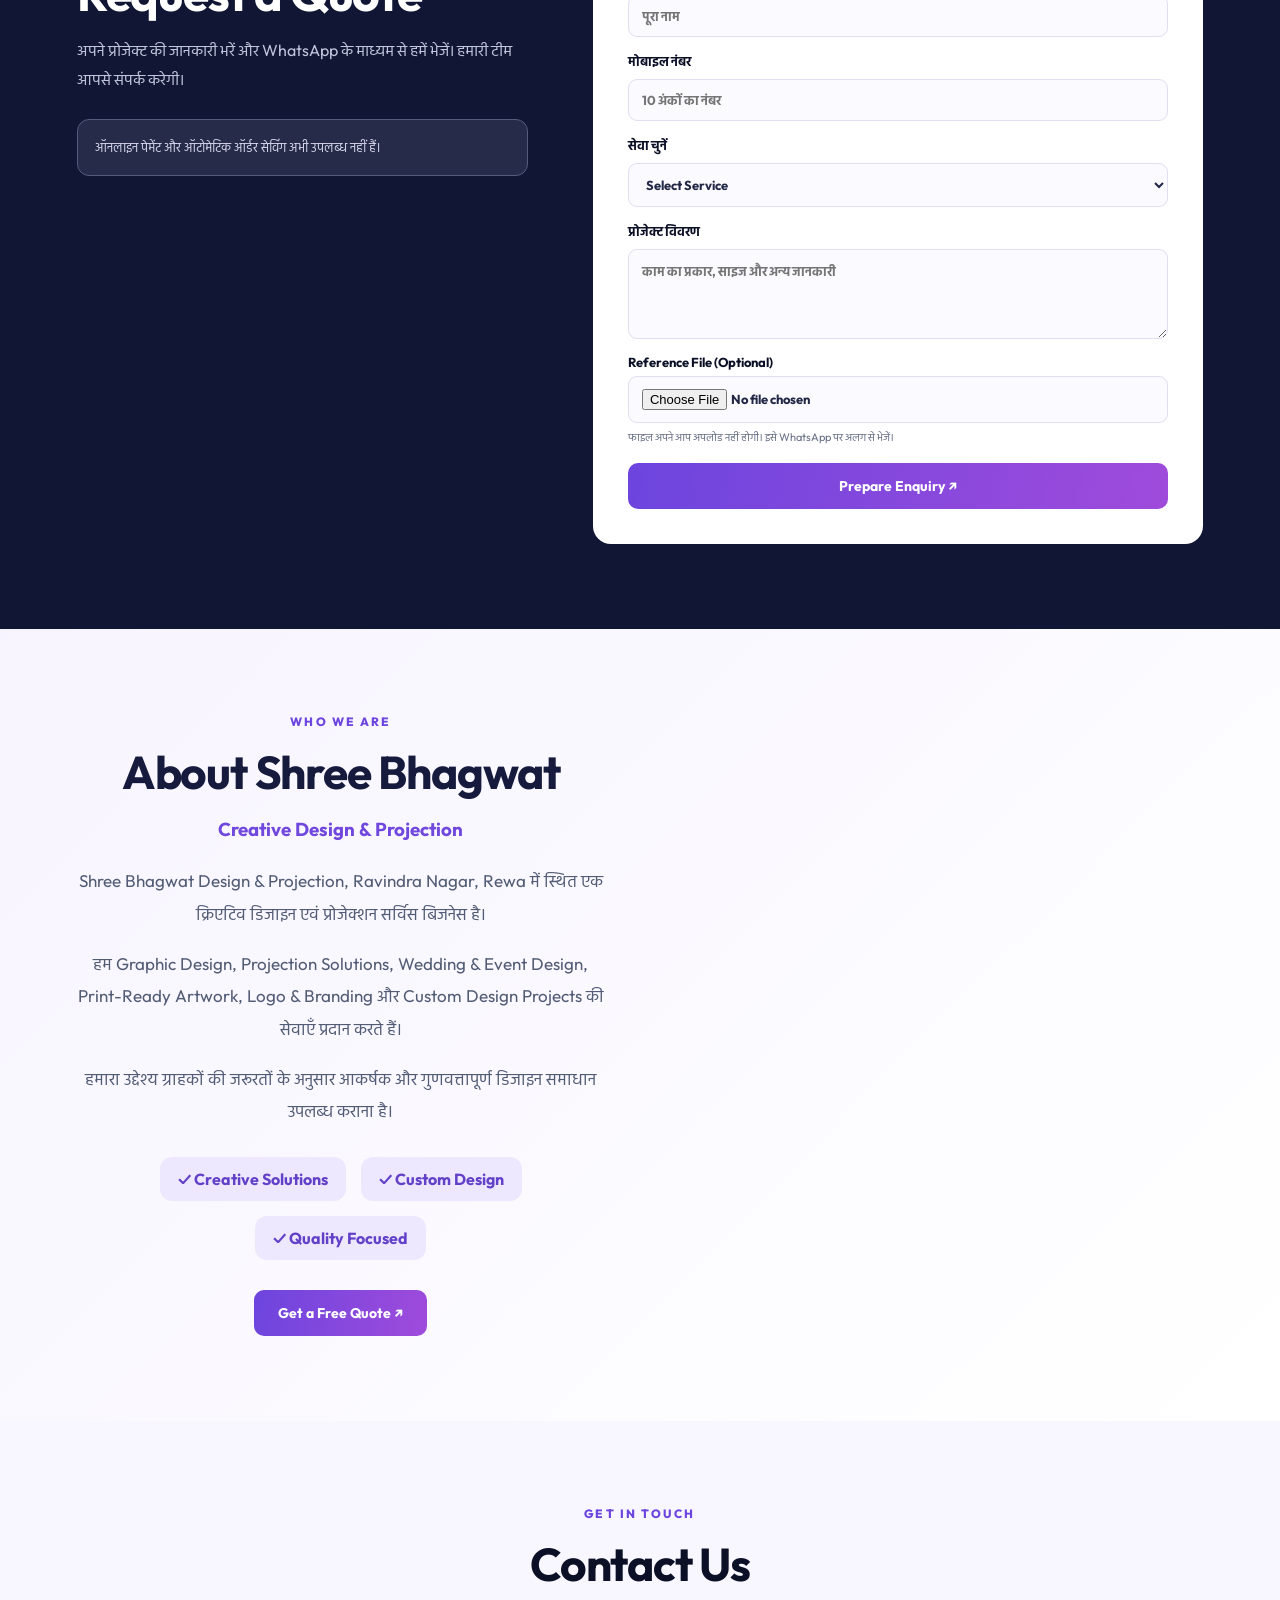
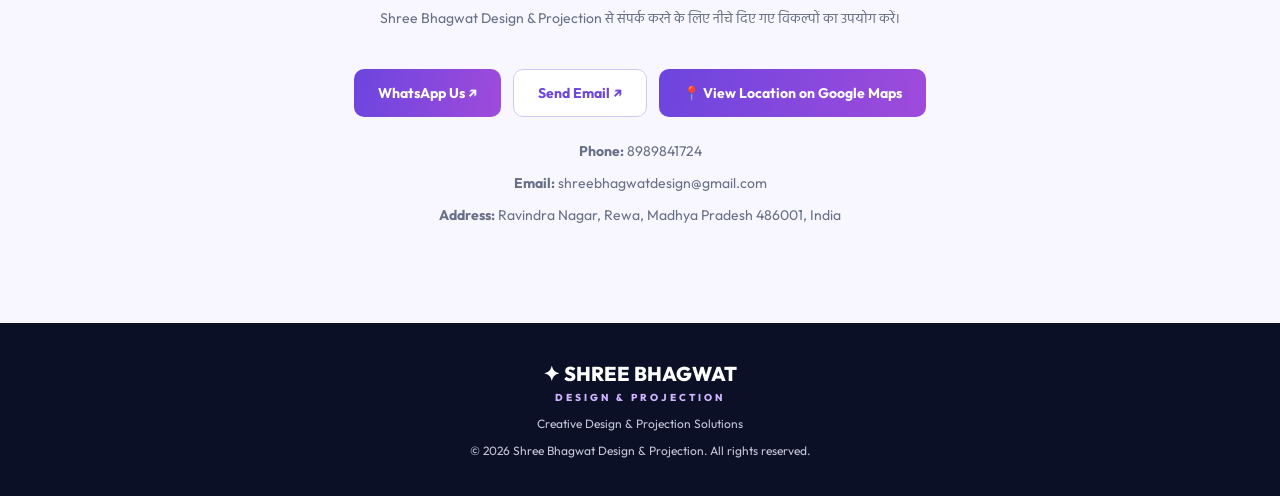
==== commit fb28e5dc: "Add upload button and style updates Added a button for uploading designs and updated styles." ====
--- a/index.html
+++ b/index.html
@@ -85,12 +85,29 @@
 }
 </script>
 
+<style>
+.upload-nav-btn {
+  display: inline-block;
+  padding: 10px 16px;
+  background: #6744d3;
+  color: white !important;
+  border-radius: 9px;
+  font-weight: 700;
+  text-decoration: none;
+}
+.upload-nav-btn:hover {
+  background: #5030b8;
+}
+</style>
+
 </head>
 <body>
 <div class="topbar"><span>✦ Creative Design & Projection Solutions</span><span id="topContact">WhatsApp: 8989841724</span></div>
 <header class="header"><a class="brand" href="#home"><img src="logo.png"
      alt="Shree Bhagwat Design & Projection Logo"
-     class="website-logo"><span><b>SHREE BHAGWAT</b><small>DESIGN & PROJECTION</small></span></a><button class="menu-btn" id="menuBtn" aria-label="Open menu">☰</button><nav id="nav"><a href="#home">Home</a><a href="#services">Services</a><a href="#portfolio">Our Work</a><a href="#order">Get Quote</a><a href="#about">About</a><a href="#contact">Contact</a></nav><a class="nav-cta" href="#order">Request Quote ↗</a></header>
+     class="website-logo"><span><b>SHREE BHAGWAT</b><small>DESIGN & PROJECTION</small></span></a><button class="menu-btn" id="menuBtn" aria-label="Open menu">☰</button><nav id="nav"><a href="#home">Home</a><a href="#services">Services</a><a href="#portfolio">Our Work</a><a href="#order">Get Quote</a><a href="#about">About</a><a href="#contact">Contact</a><a href="upload.html" class="upload-nav-btn">
+  📤 Upload Design
+</a> </nav><a class="nav-cta" href="#order">Request Quote ↗</a></header>
 <main>
 <section class="hero section" id="home"><div class="hero-copy"><div class="eyebrow">✦ DESIGN THAT MAKES AN IMPACT</div><h1>Shree Bhagwat<br><em>Design & Projection</em></h1><p>आपके आइडिया को शानदार डिजाइन और प्रोजेक्शन सॉल्यूशन में बदलने के लिए — क्रिएटिविटी, क्वालिटी और भरोसा एक साथ।</p><div class="hero-features"><span>✓ Creative Design</span><span>✓ Quality Work</span><span>✓ Professional Service</span></div><div class="btns"><a class="btn primary" href="#order">Get a Quote ↗</a><a class="btn outline" href="#services">Explore Services</a></div></div><div class="hero-art" aria-label="Abstract decorative projection illustration"><div class="glow"></div><div class="art-card back"><span>YOUR VISION</span><strong>∞</strong></div><div class="art-card front"><div class="art-orbit">✧</div><strong>DESIGN<br>BEYOND<br>LIMITS.</strong><span>SHREE BHAGWAT</span></div><div class="floating-pill">✦ Creative Studio</div></div></section>
 <section class="stats"><div><b>Creative</b><small>Ideas & Concepts</small></div><div><b>Custom</b><small>Design Solutions</small></div><div><b>Quality</b><small>Focused Work</small></div><div><b>Support</b><small>For Every Project</small></div></section>
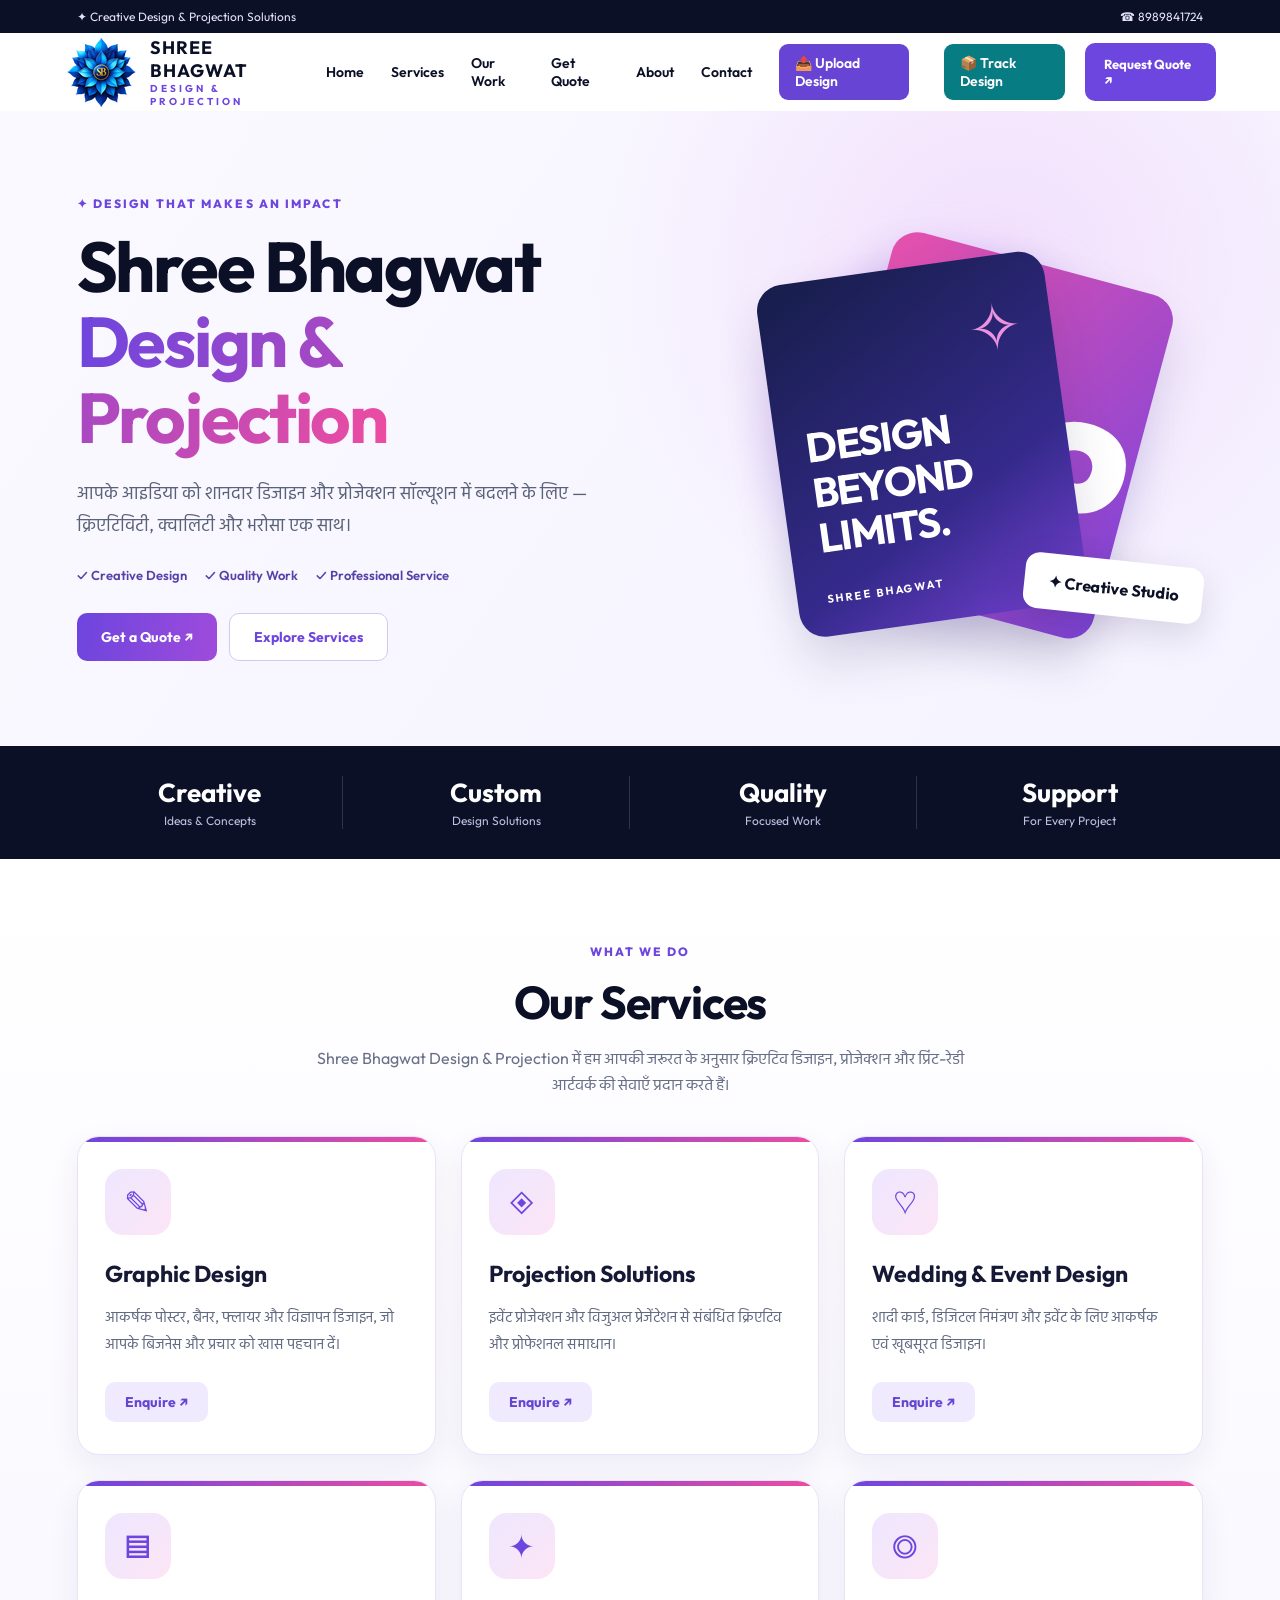
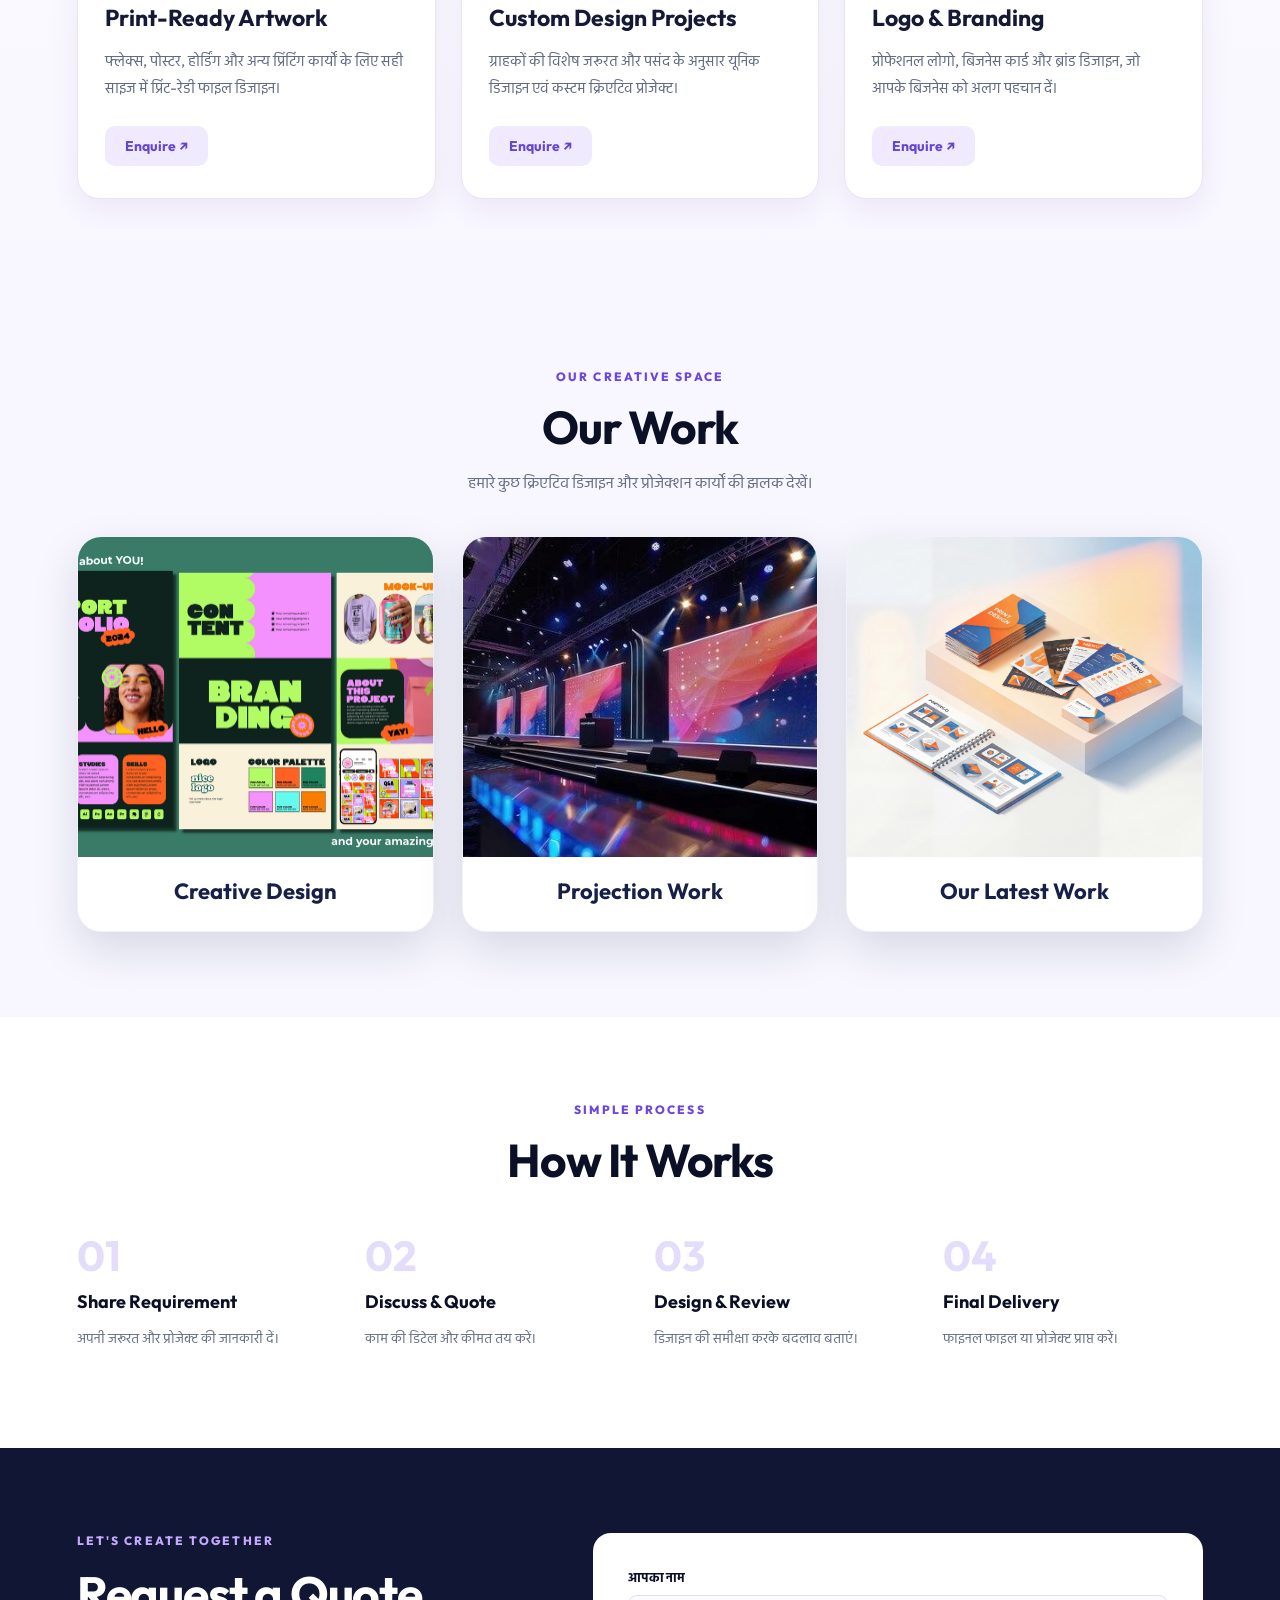
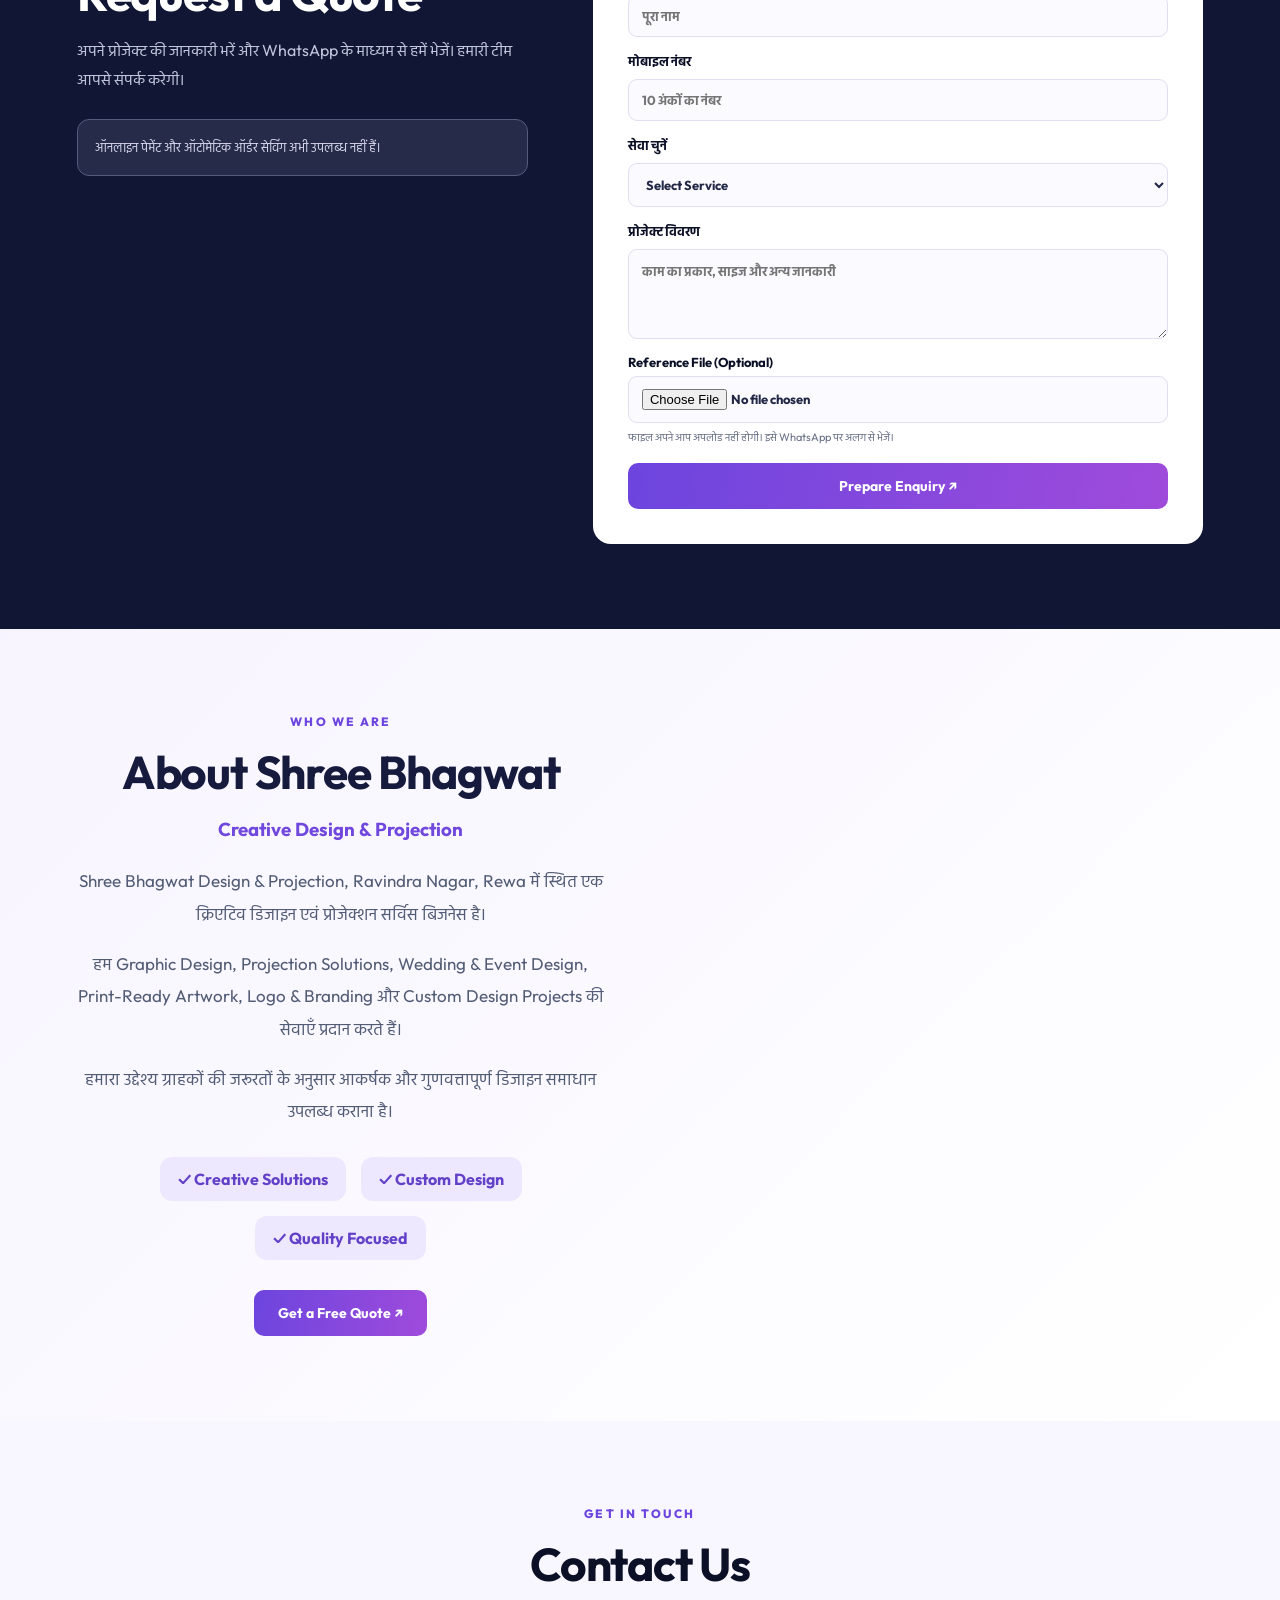
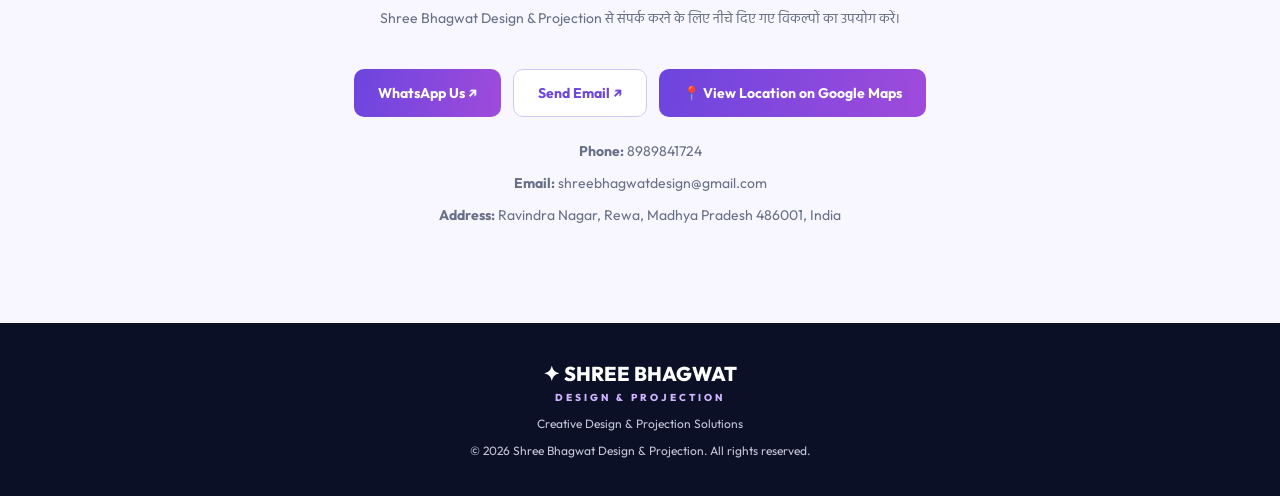
==== commit 085345ba: "Add track design button with responsive styles Added a new button for tracking designs with responsi" ====
--- a/index.html
+++ b/index.html
@@ -98,6 +98,23 @@
 .upload-nav-btn:hover {
   background: #5030b8;
 }
+     
+.track-nav-btn {
+  background: #087c83;
+  margin-left: 8px;
+}
+
+.track-nav-btn:hover {
+  background: #065e64;
+}
+
+@media (max-width: 600px) {
+  .track-nav-btn {
+    margin-left: 0;
+    margin-top: 8px;
+  }
+}
+
 </style>
 
 </head>
@@ -107,6 +124,14 @@
      alt="Shree Bhagwat Design & Projection Logo"
      class="website-logo"><span><b>SHREE BHAGWAT</b><small>DESIGN & PROJECTION</small></span></a><button class="menu-btn" id="menuBtn" aria-label="Open menu">☰</button><nav id="nav"><a href="#home">Home</a><a href="#services">Services</a><a href="#portfolio">Our Work</a><a href="#order">Get Quote</a><a href="#about">About</a><a href="#contact">Contact</a><a href="upload.html" class="upload-nav-btn">
   📤 Upload Design
+          
+<a
+  href="https://shree-bhagwat-upload-api.onrender.com/track"
+  class="upload-nav-btn track-nav-btn"
+>
+  📦 Track Design
+</a>
+
 </a> </nav><a class="nav-cta" href="#order">Request Quote ↗</a></header>
 <main>
 <section class="hero section" id="home"><div class="hero-copy"><div class="eyebrow">✦ DESIGN THAT MAKES AN IMPACT</div><h1>Shree Bhagwat<br><em>Design & Projection</em></h1><p>आपके आइडिया को शानदार डिजाइन और प्रोजेक्शन सॉल्यूशन में बदलने के लिए — क्रिएटिविटी, क्वालिटी और भरोसा एक साथ।</p><div class="hero-features"><span>✓ Creative Design</span><span>✓ Quality Work</span><span>✓ Professional Service</span></div><div class="btns"><a class="btn primary" href="#order">Get a Quote ↗</a><a class="btn outline" href="#services">Explore Services</a></div></div><div class="hero-art" aria-label="Abstract decorative projection illustration"><div class="glow"></div><div class="art-card back"><span>YOUR VISION</span><strong>∞</strong></div><div class="art-card front"><div class="art-orbit">✧</div><strong>DESIGN<br>BEYOND<br>LIMITS.</strong><span>SHREE BHAGWAT</span></div><div class="floating-pill">✦ Creative Studio</div></div></section>
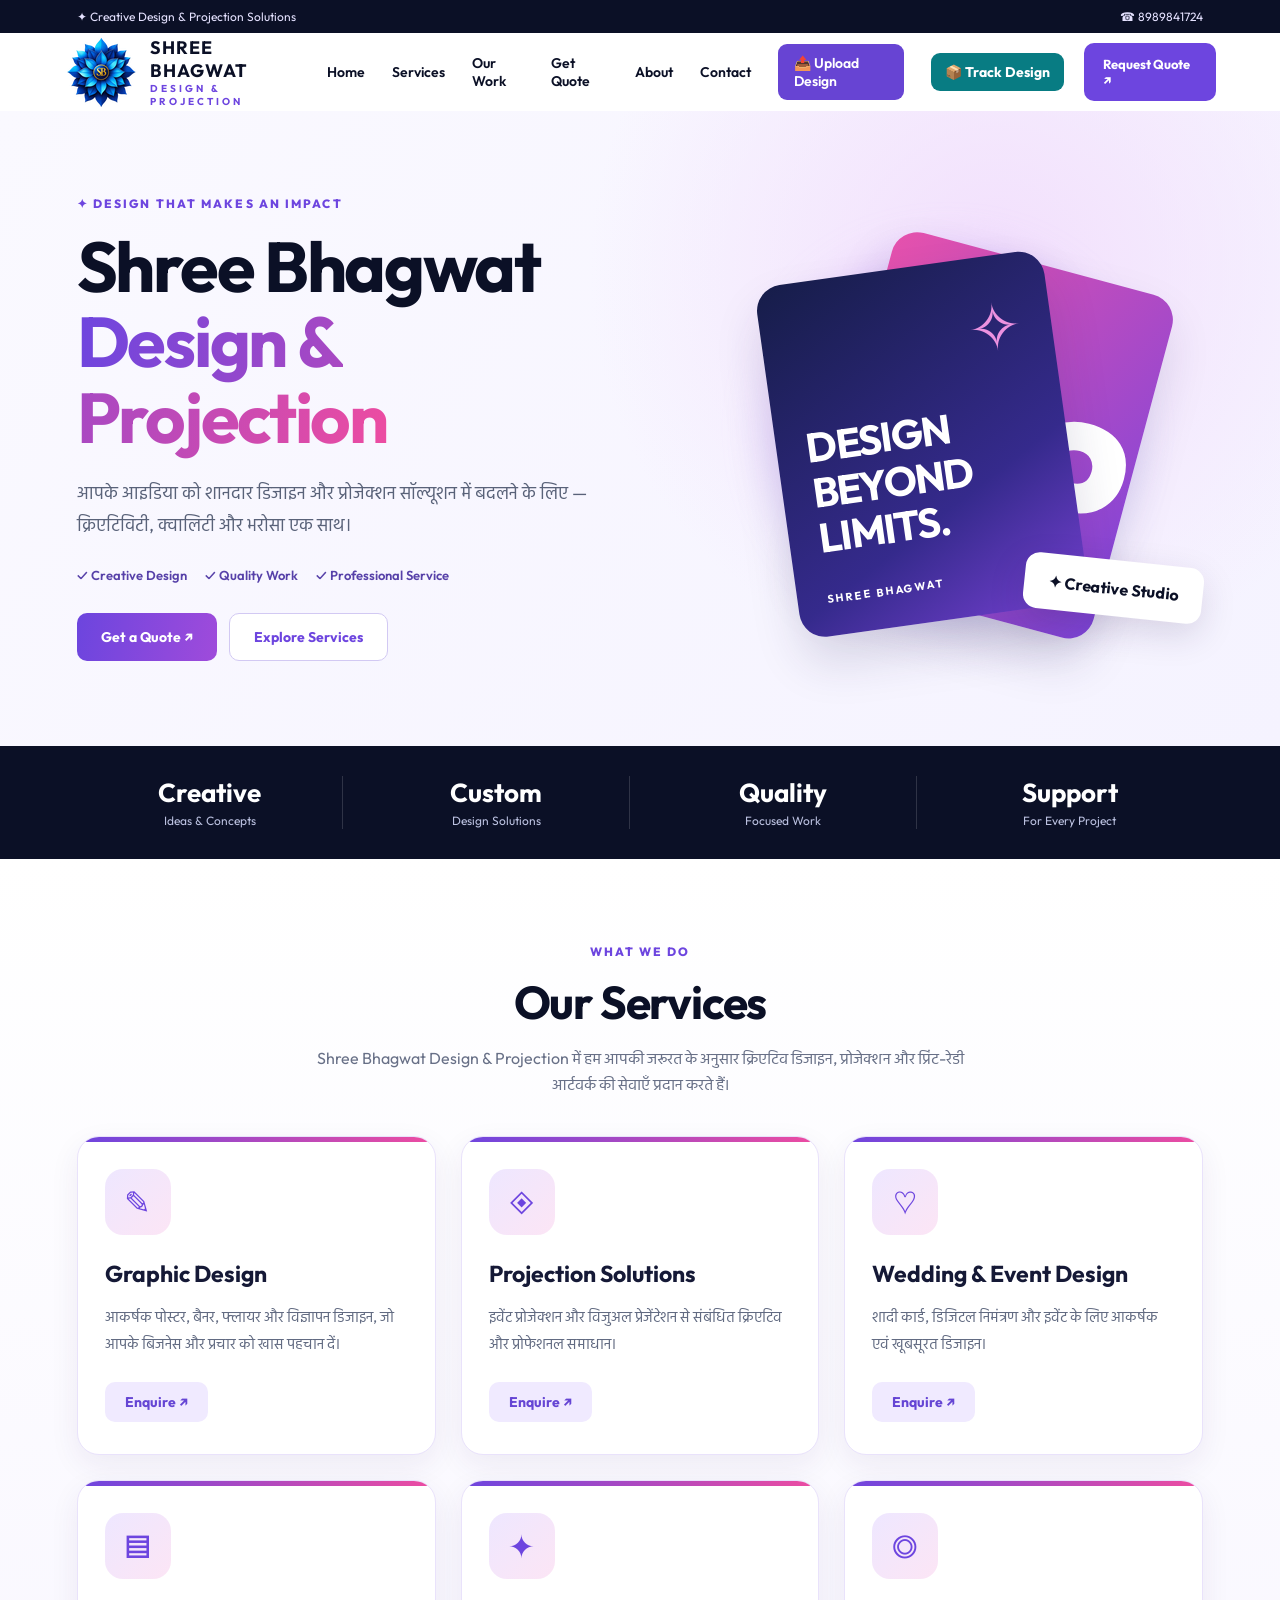
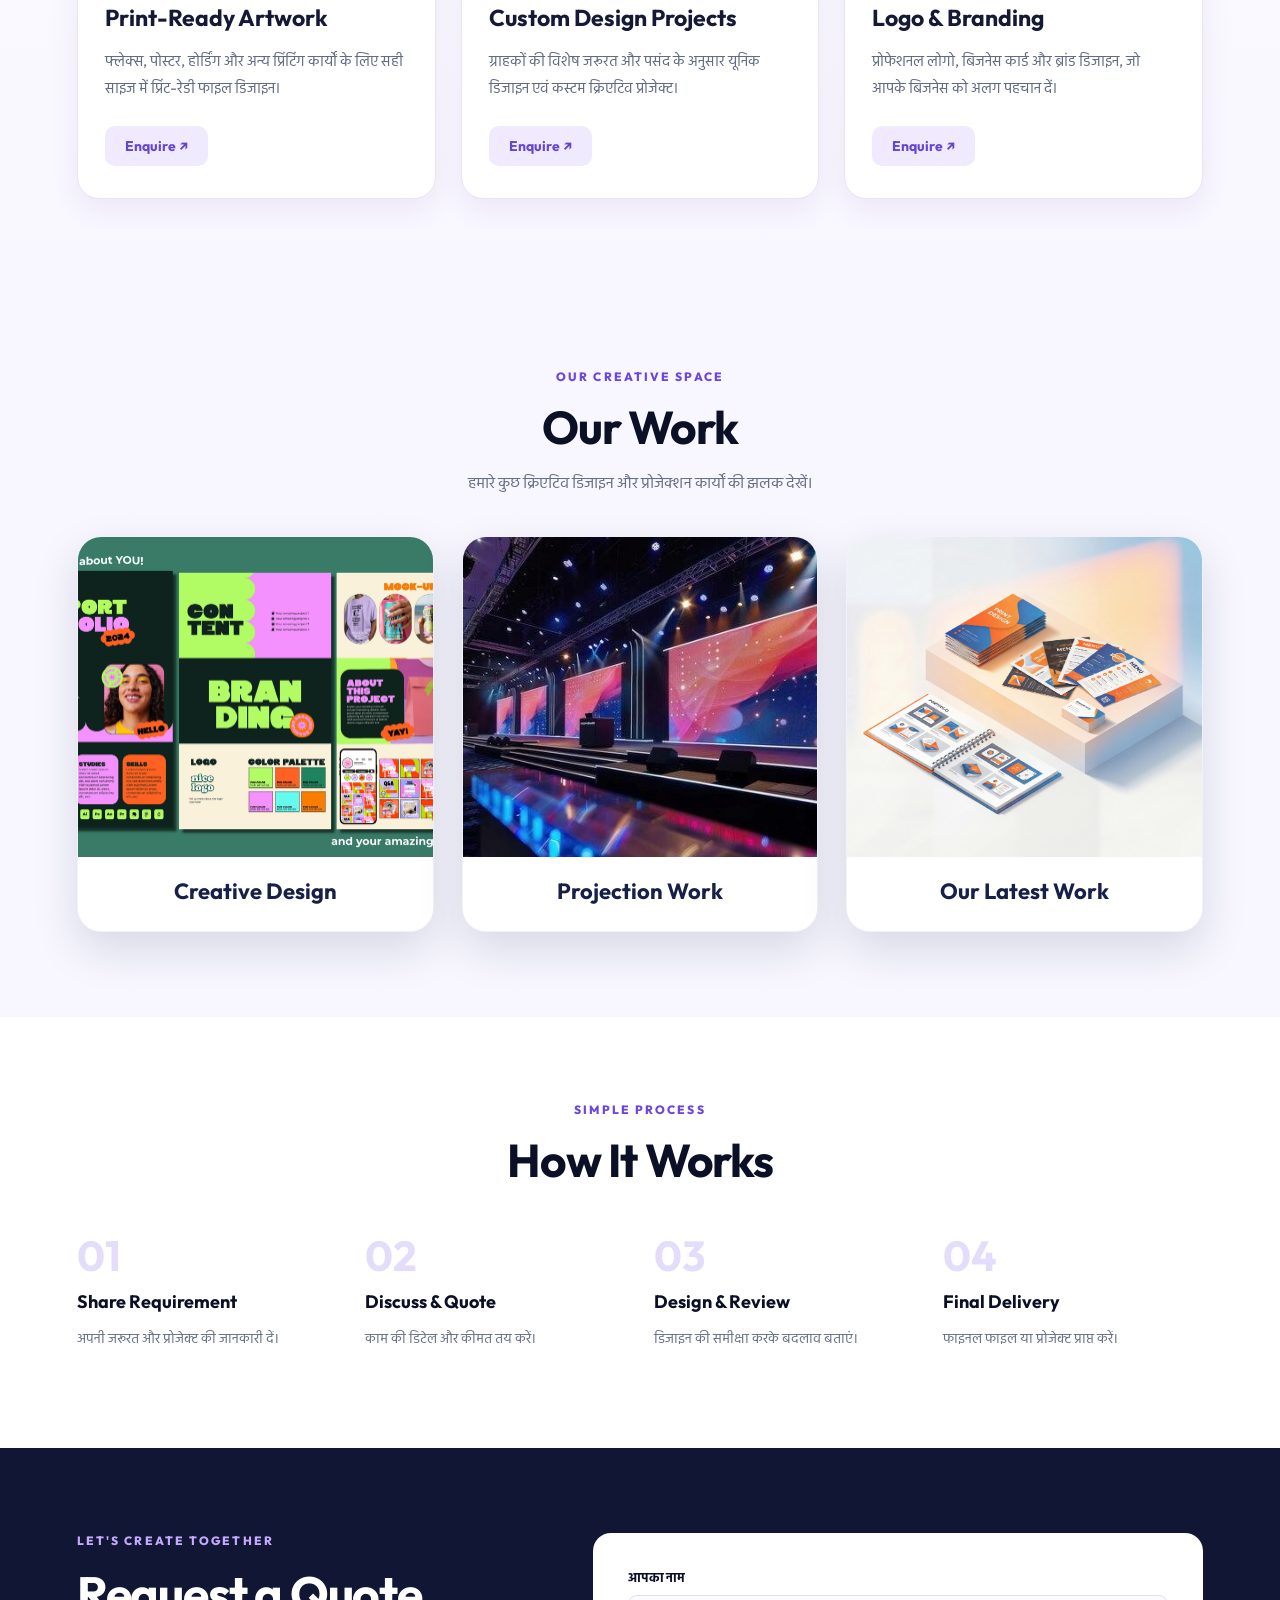
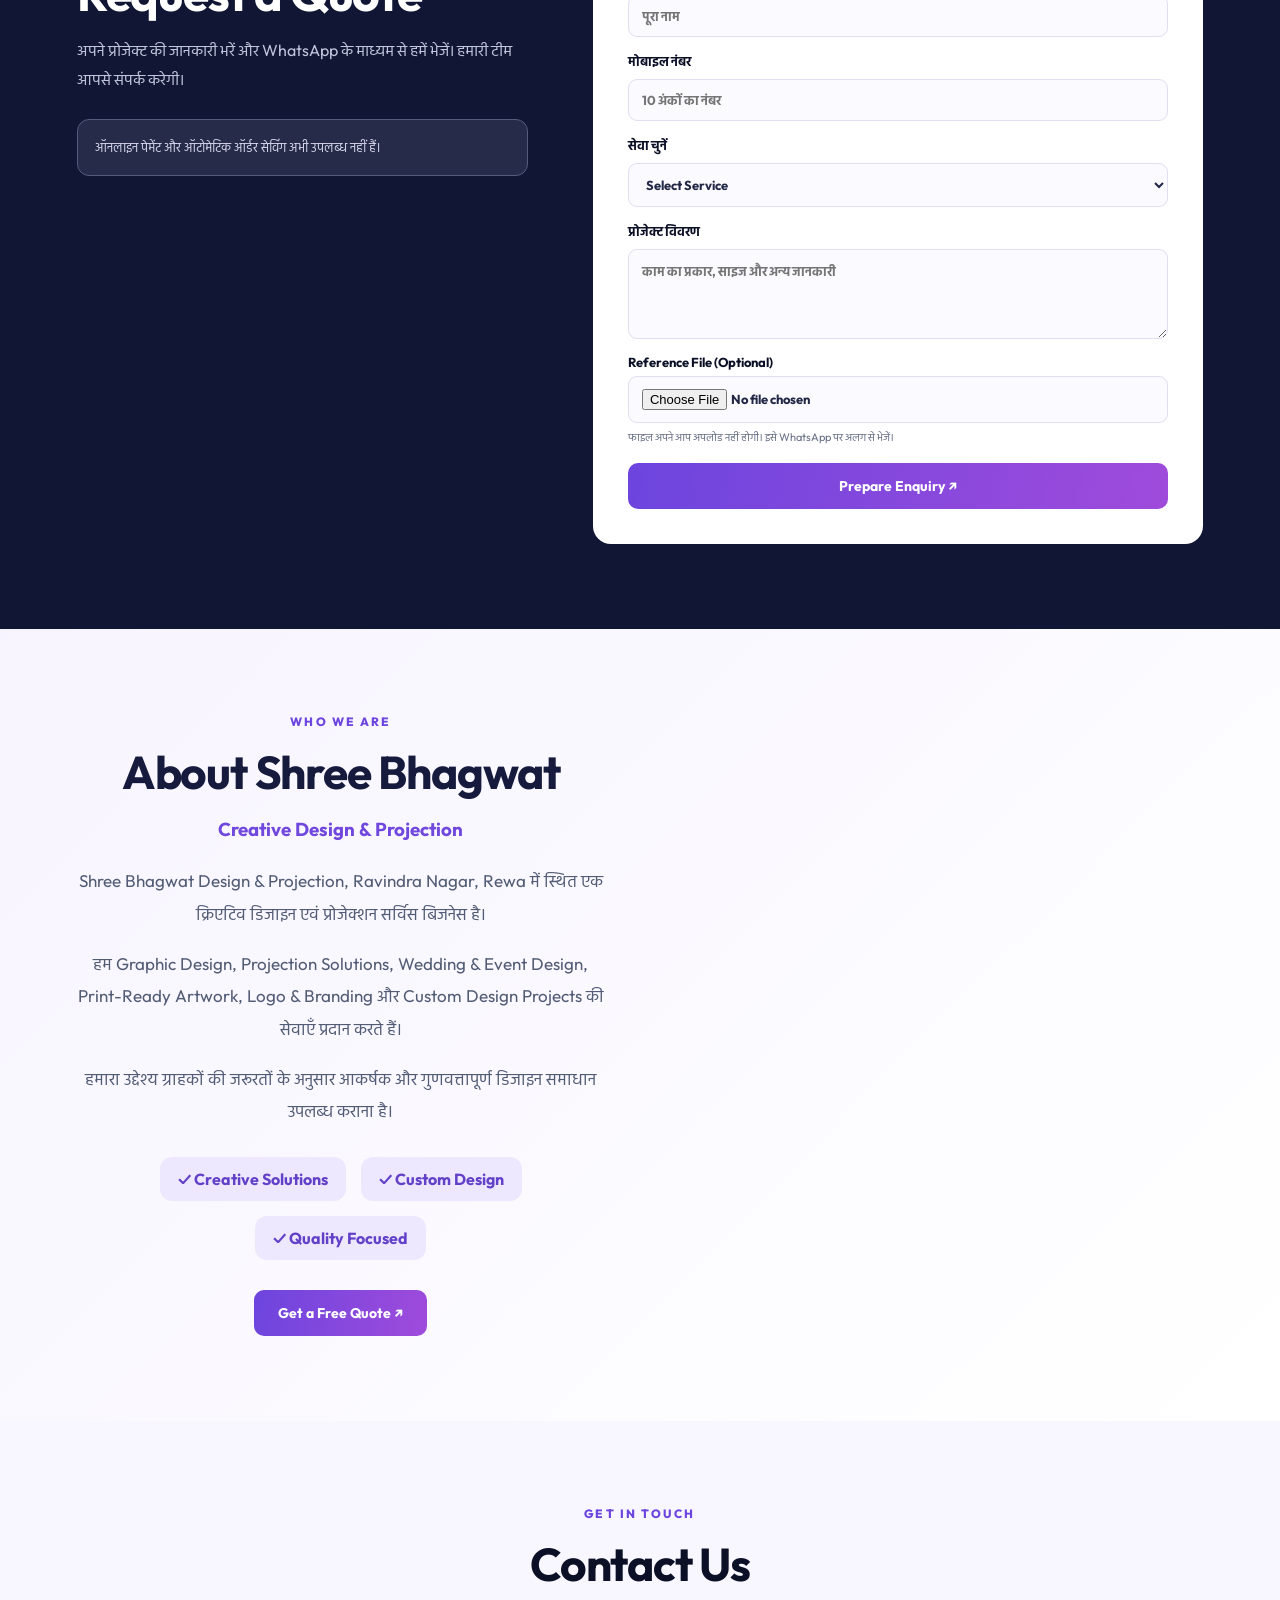
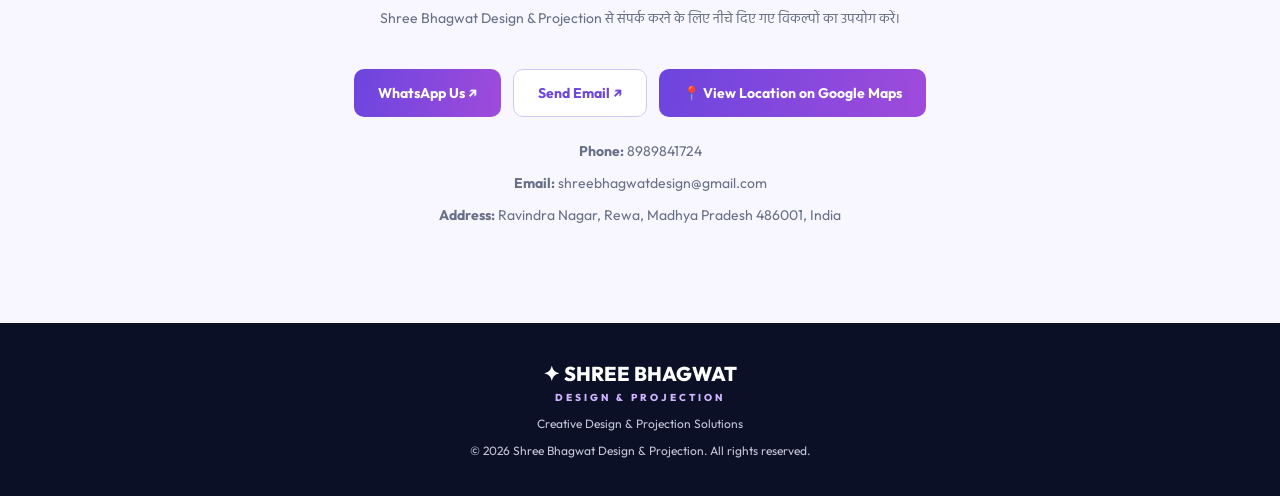
==== commit ea669ae6: "Enhance upload and track design buttons Updated the upload and track design buttons with new styles " ====
--- a/index.html
+++ b/index.html
@@ -125,12 +125,13 @@
      class="website-logo"><span><b>SHREE BHAGWAT</b><small>DESIGN & PROJECTION</small></span></a><button class="menu-btn" id="menuBtn" aria-label="Open menu">☰</button><nav id="nav"><a href="#home">Home</a><a href="#services">Services</a><a href="#portfolio">Our Work</a><a href="#order">Get Quote</a><a href="#about">About</a><a href="#contact">Contact</a><a href="upload.html" class="upload-nav-btn">
   📤 Upload Design
           
-<a
-  href="https://shree-bhagwat-upload-api.onrender.com/track"
-  class="upload-nav-btn track-nav-btn"
->
+
+<a href="https://shree-bhagwat-upload-api.onrender.com/track"
+   class="upload-nav-btn"
+   style="background:#087c83;color:white;padding:10px 14px;border-radius:9px;text-decoration:none;font-weight:700;display:inline-block;white-space:nowrap;">
   📦 Track Design
 </a>
+
 
 </a> </nav><a class="nav-cta" href="#order">Request Quote ↗</a></header>
 <main>
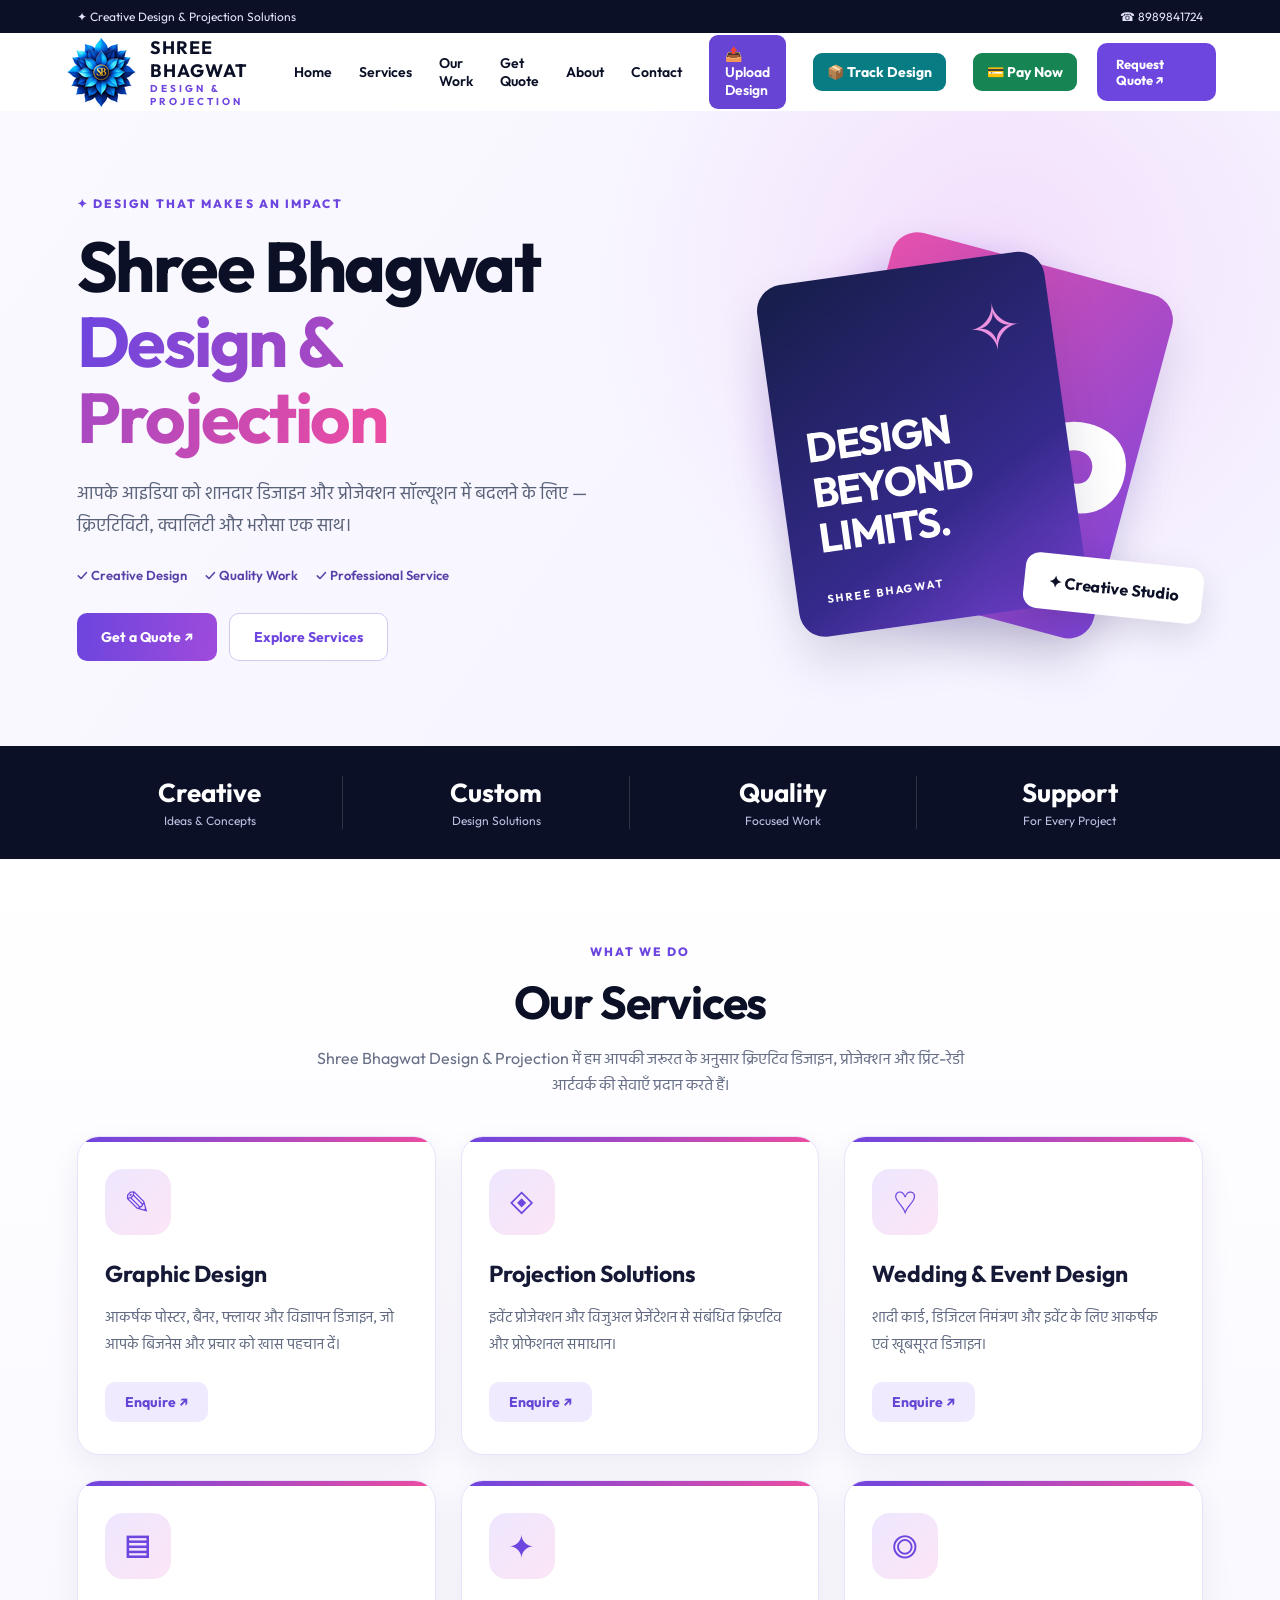
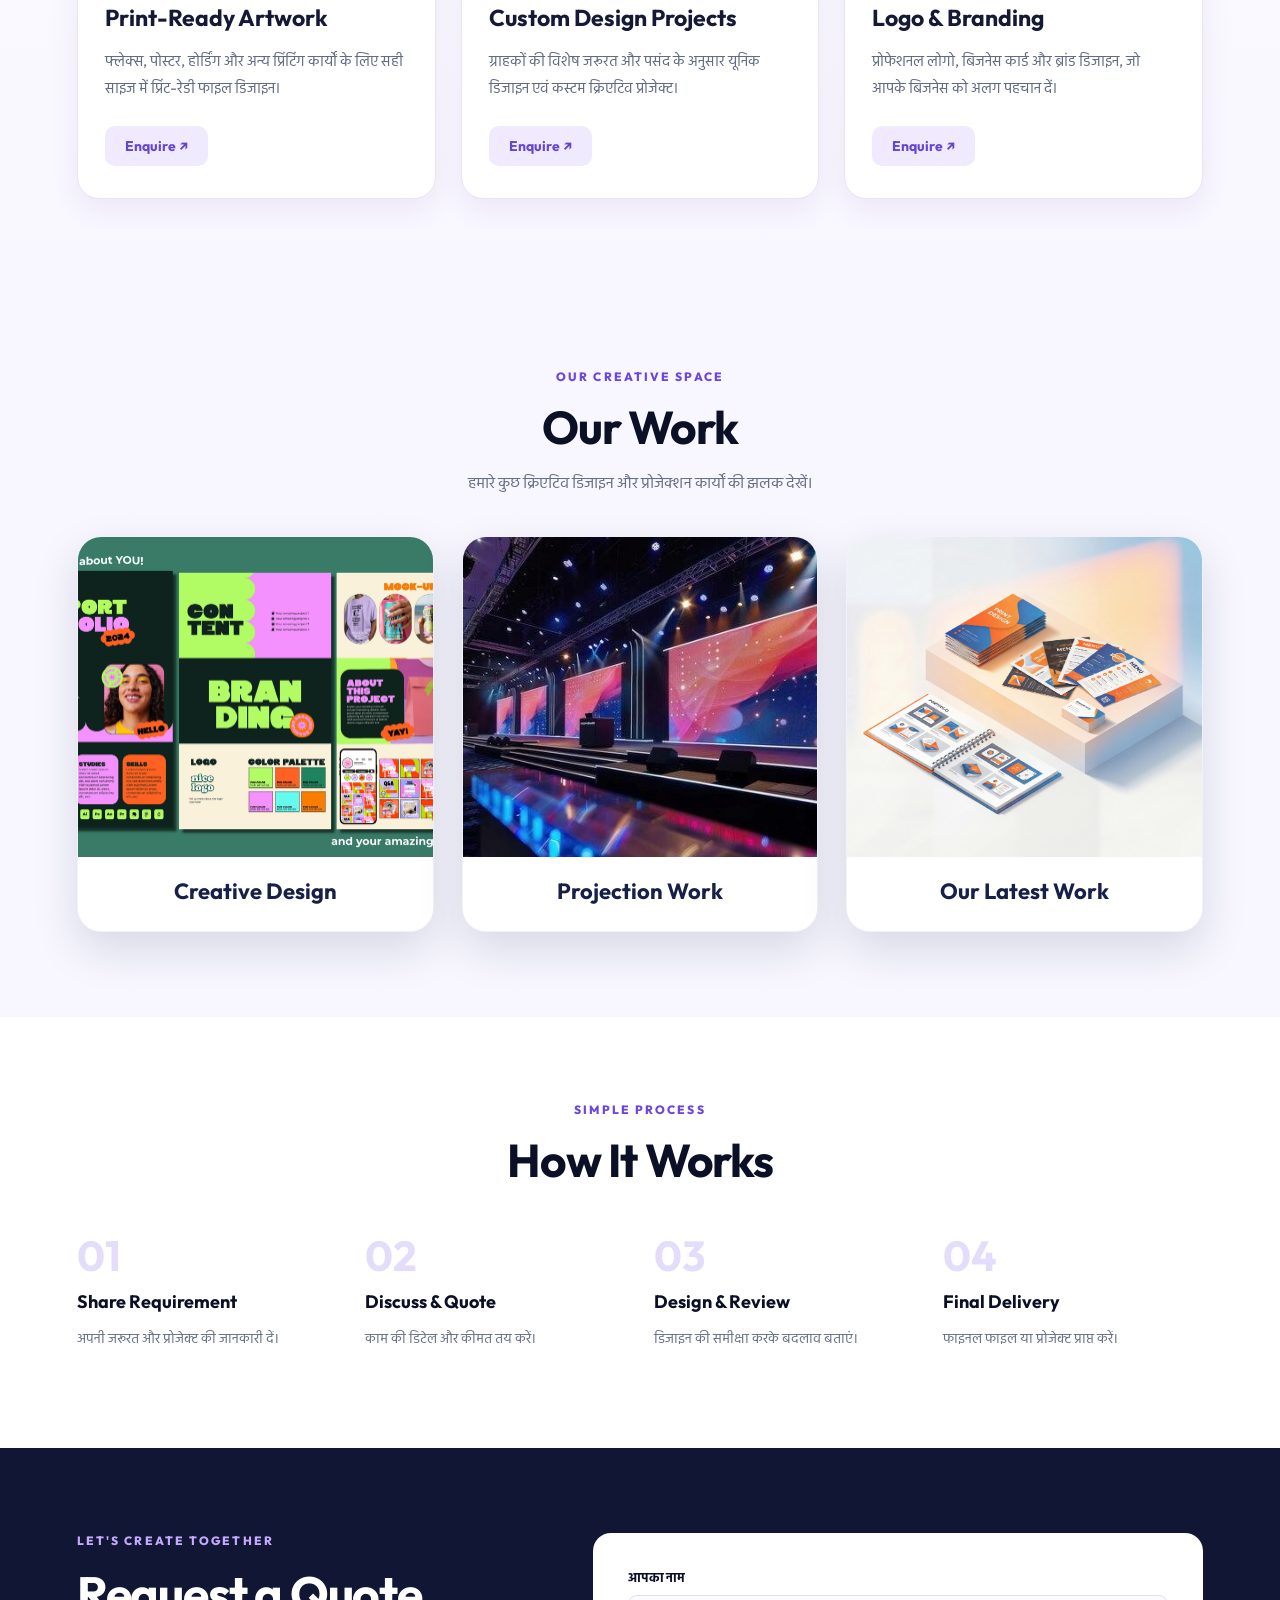
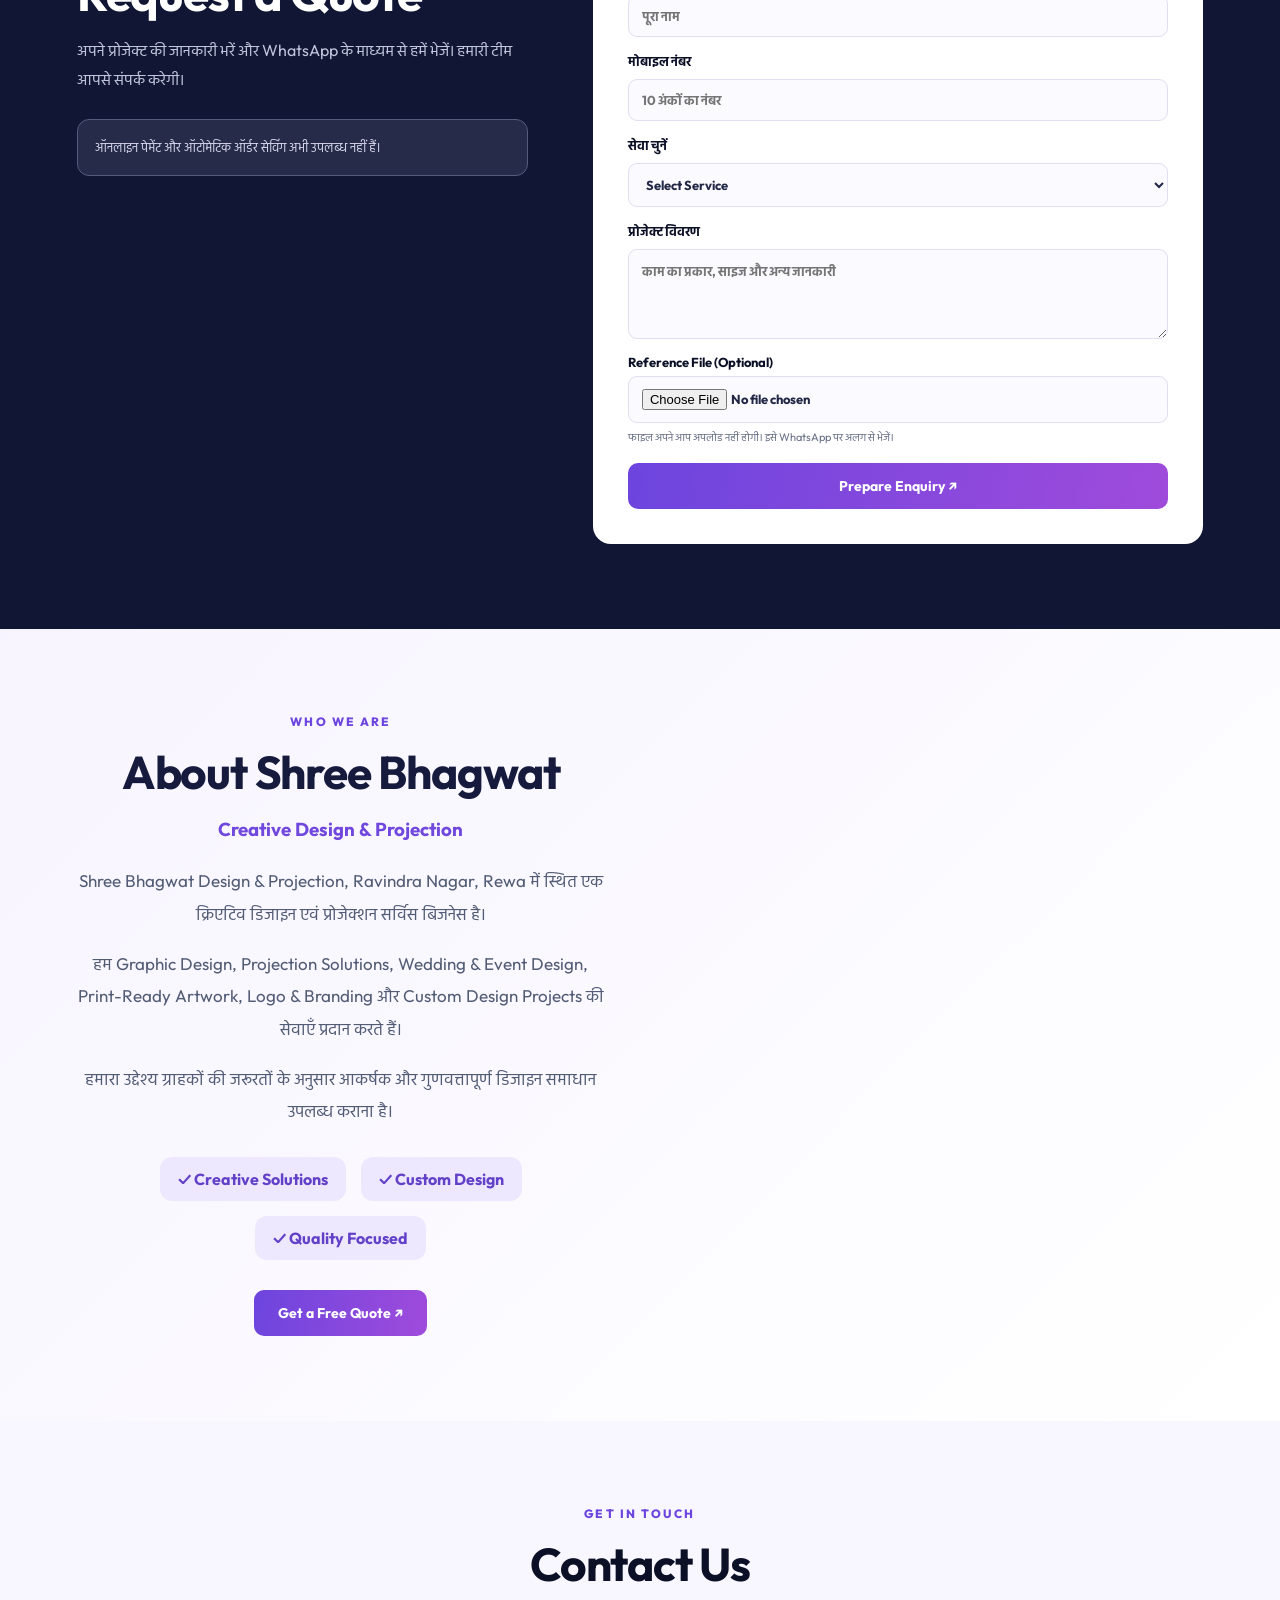
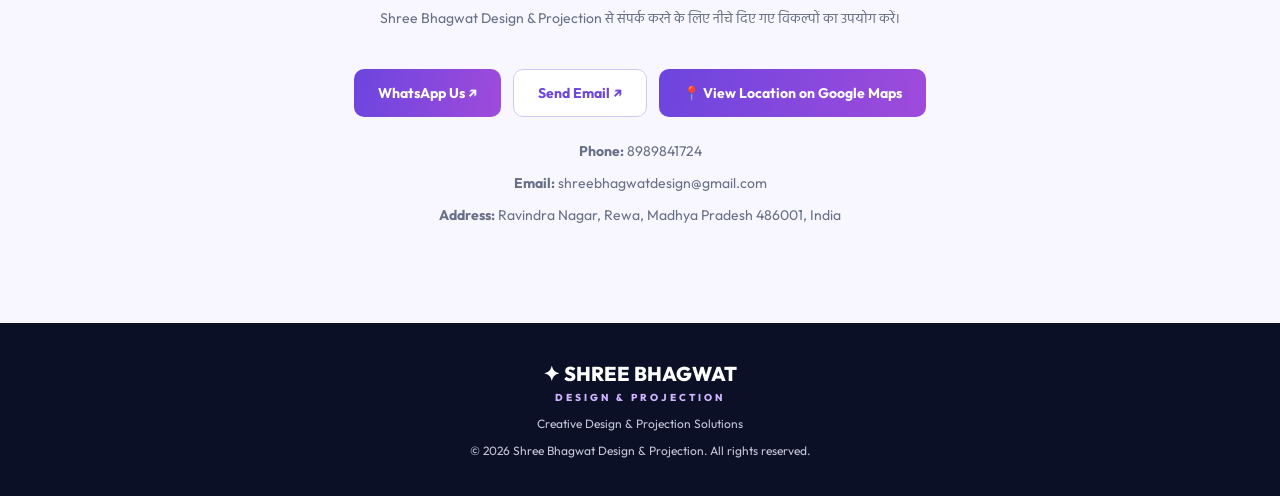
==== commit a9f62047: "Add navigation links for tracking and payment" ====
--- a/index.html
+++ b/index.html
@@ -7,7 +7,7 @@
 <title>Shree Bhagwat Design & Projection | Graphic Design in Rewa</title>
 
 <meta name="description"
-content="Shree Bhagwat Design & Projection, Ravindra Nagar, Rewa. Graphic Design, Wedding Card Design, Logo & Branding, Projection Solutions और Print-Ready Artwork के लिए संपर्क करें।">
+content="Shree Bhagwat Design & Projection, Ravindra Nagar, Rewa. Graphic Design, Wedding Card Design, Logo & Branding, Projection Solutions और Print-Ready Artwork के लिए संपर्क करें। संपर्क: 8989841724.">
 
 <meta name="robots" content="index, follow">
 
@@ -130,7 +130,15 @@
    class="upload-nav-btn"
    style="background:#087c83;color:white;padding:10px 14px;border-radius:9px;text-decoration:none;font-weight:700;display:inline-block;white-space:nowrap;">
   📦 Track Design
+</a> 
+<a
+  href="https://shree-bhagwat-upload-api.onrender.com/pay"
+  class="upload-nav-btn"
+  style="background:#168553;color:white;padding:10px 14px;border-radius:9px;text-decoration:none;font-weight:700;display:inline-block;white-space:nowrap;"
+>
+  💳 Pay Now
 </a>
+
 
 
 </a> </nav><a class="nav-cta" href="#order">Request Quote ↗</a></header>
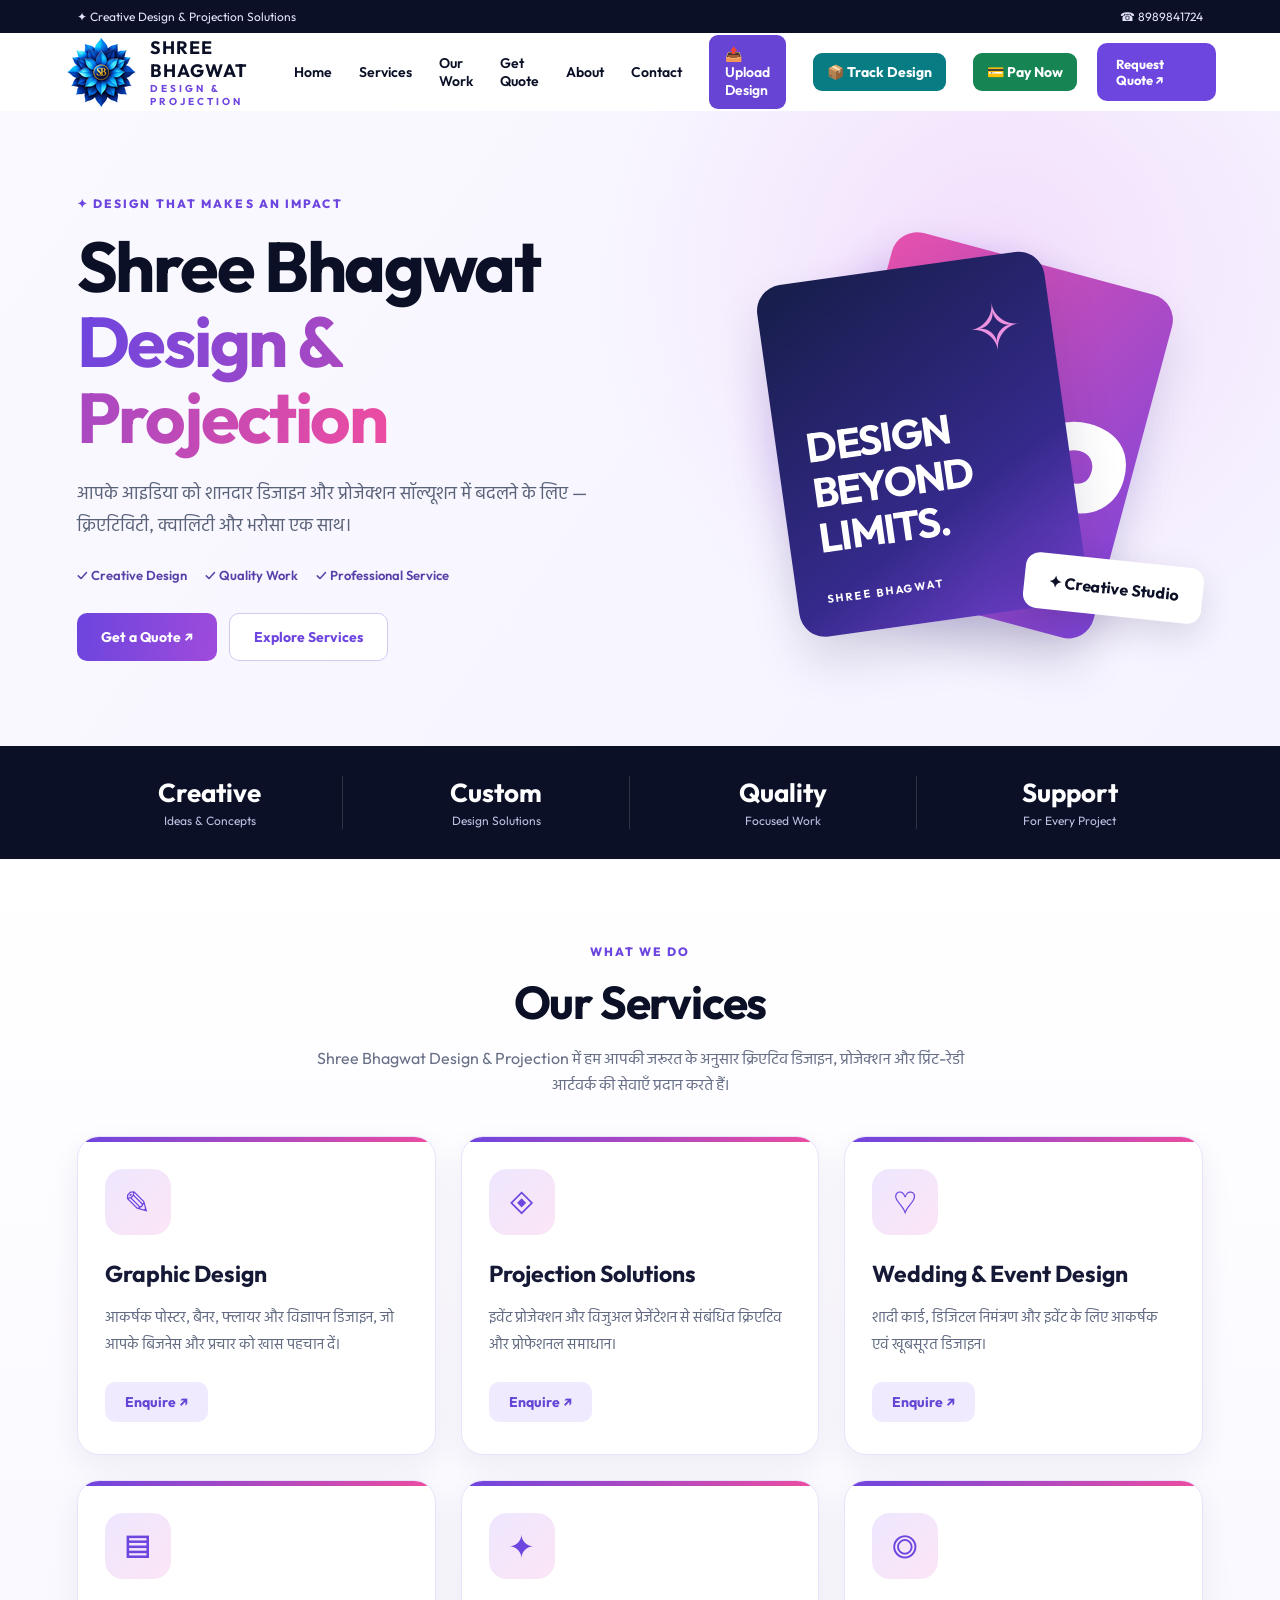
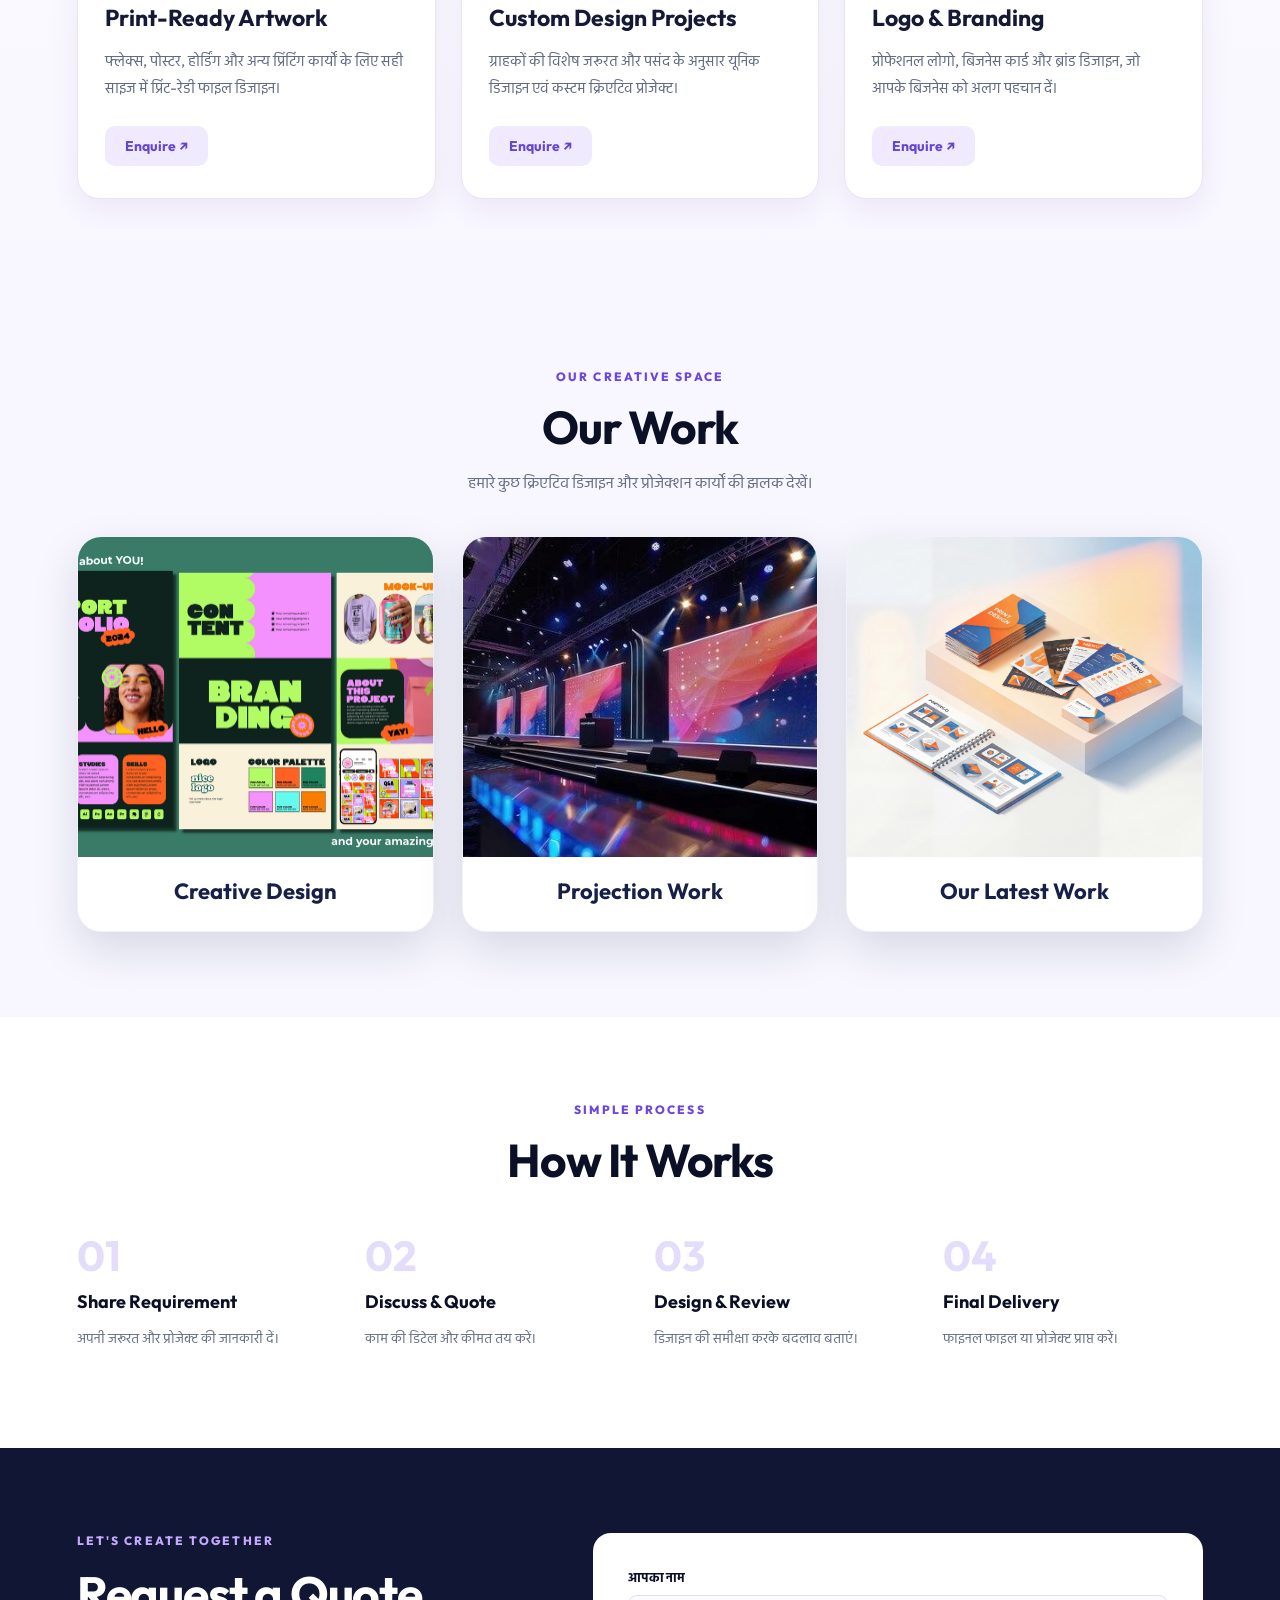
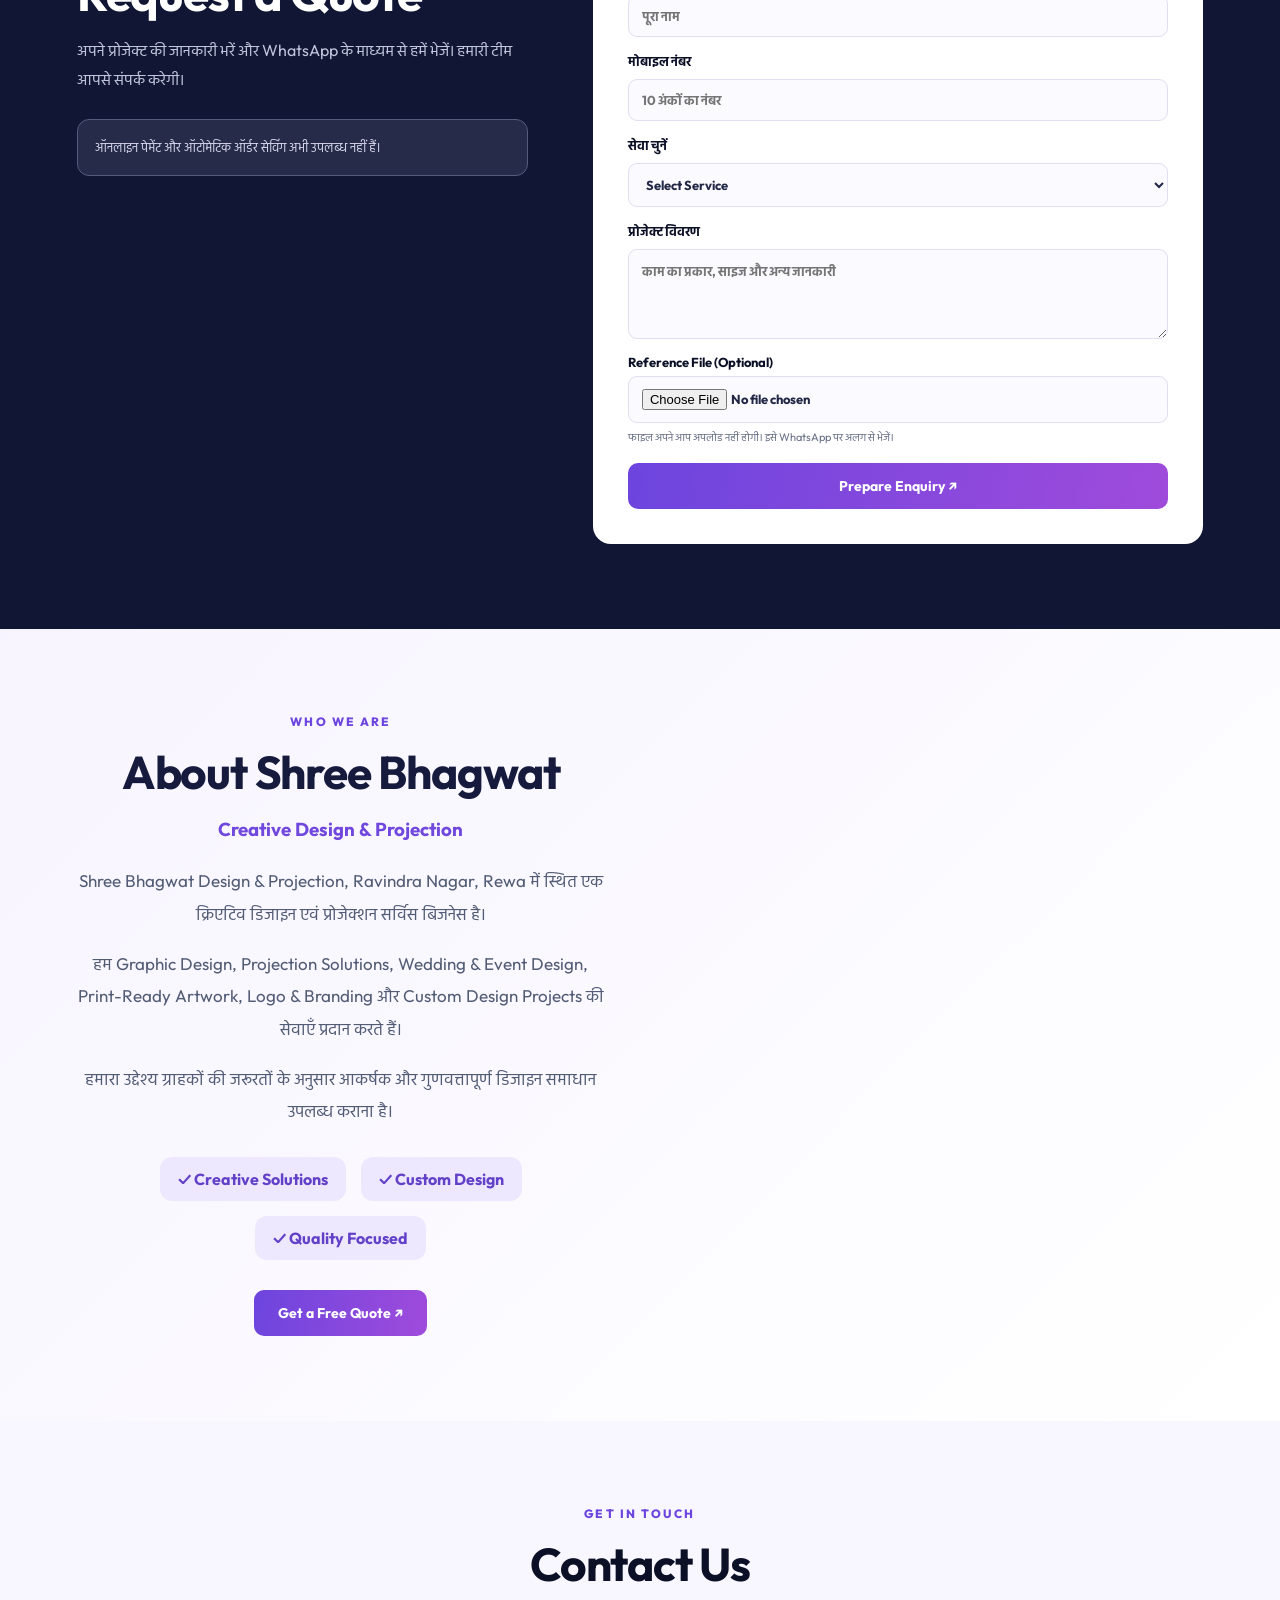
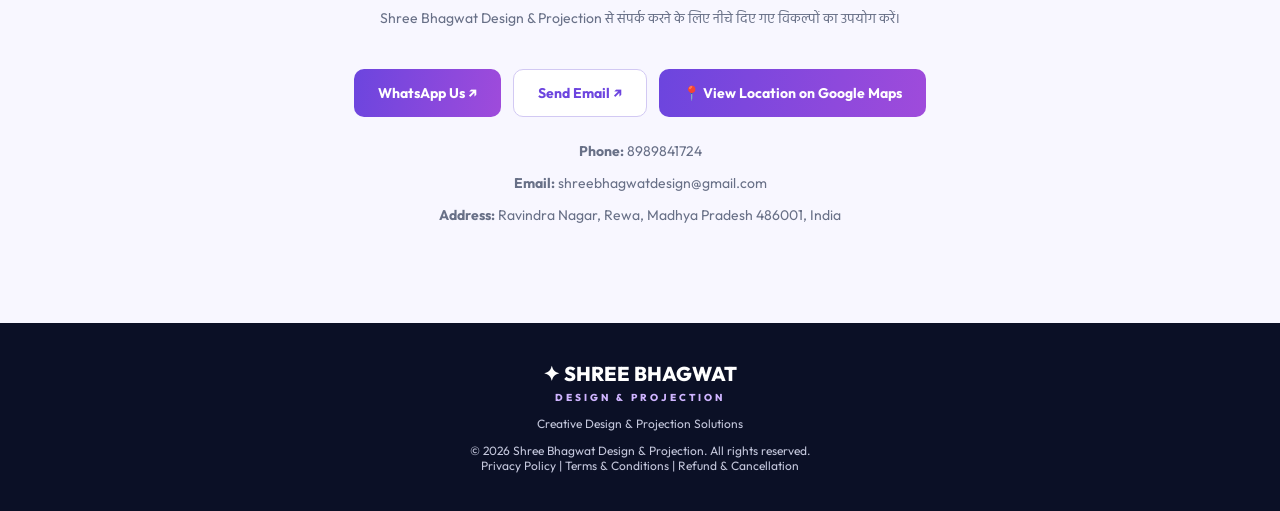
==== commit bd052f5c: "Update footer with additional policy links Added links for Privacy Policy, Terms & Conditions, and R" ====
--- a/index.html
+++ b/index.html
@@ -446,5 +446,9 @@
 
 </main>
 <footer>
-  <div class="footer-logo">✦ SHREE BHAGWAT <small>DESIGN & PROJECTION</small></div><p>Creative Design & Projection Solutions</p><p>© <span id="year"></span> Shree Bhagwat Design & Projection. All rights reserved.</p></footer>
+  <div class="footer-logo">✦ SHREE BHAGWAT <small>DESIGN & PROJECTION</small></div><p>Creative Design & Projection Solutions</p><p>© <span id="year"></span> Shree Bhagwat Design & Projection. All rights reserved.</p>
+<a href="/privacy.html">Privacy Policy</a> |
+<a href="/terms.html">Terms & Conditions</a> |
+<a href="/refund.html">Refund & Cancellation</a>
+</footer>
 <script src="script.js"></script></body></html>
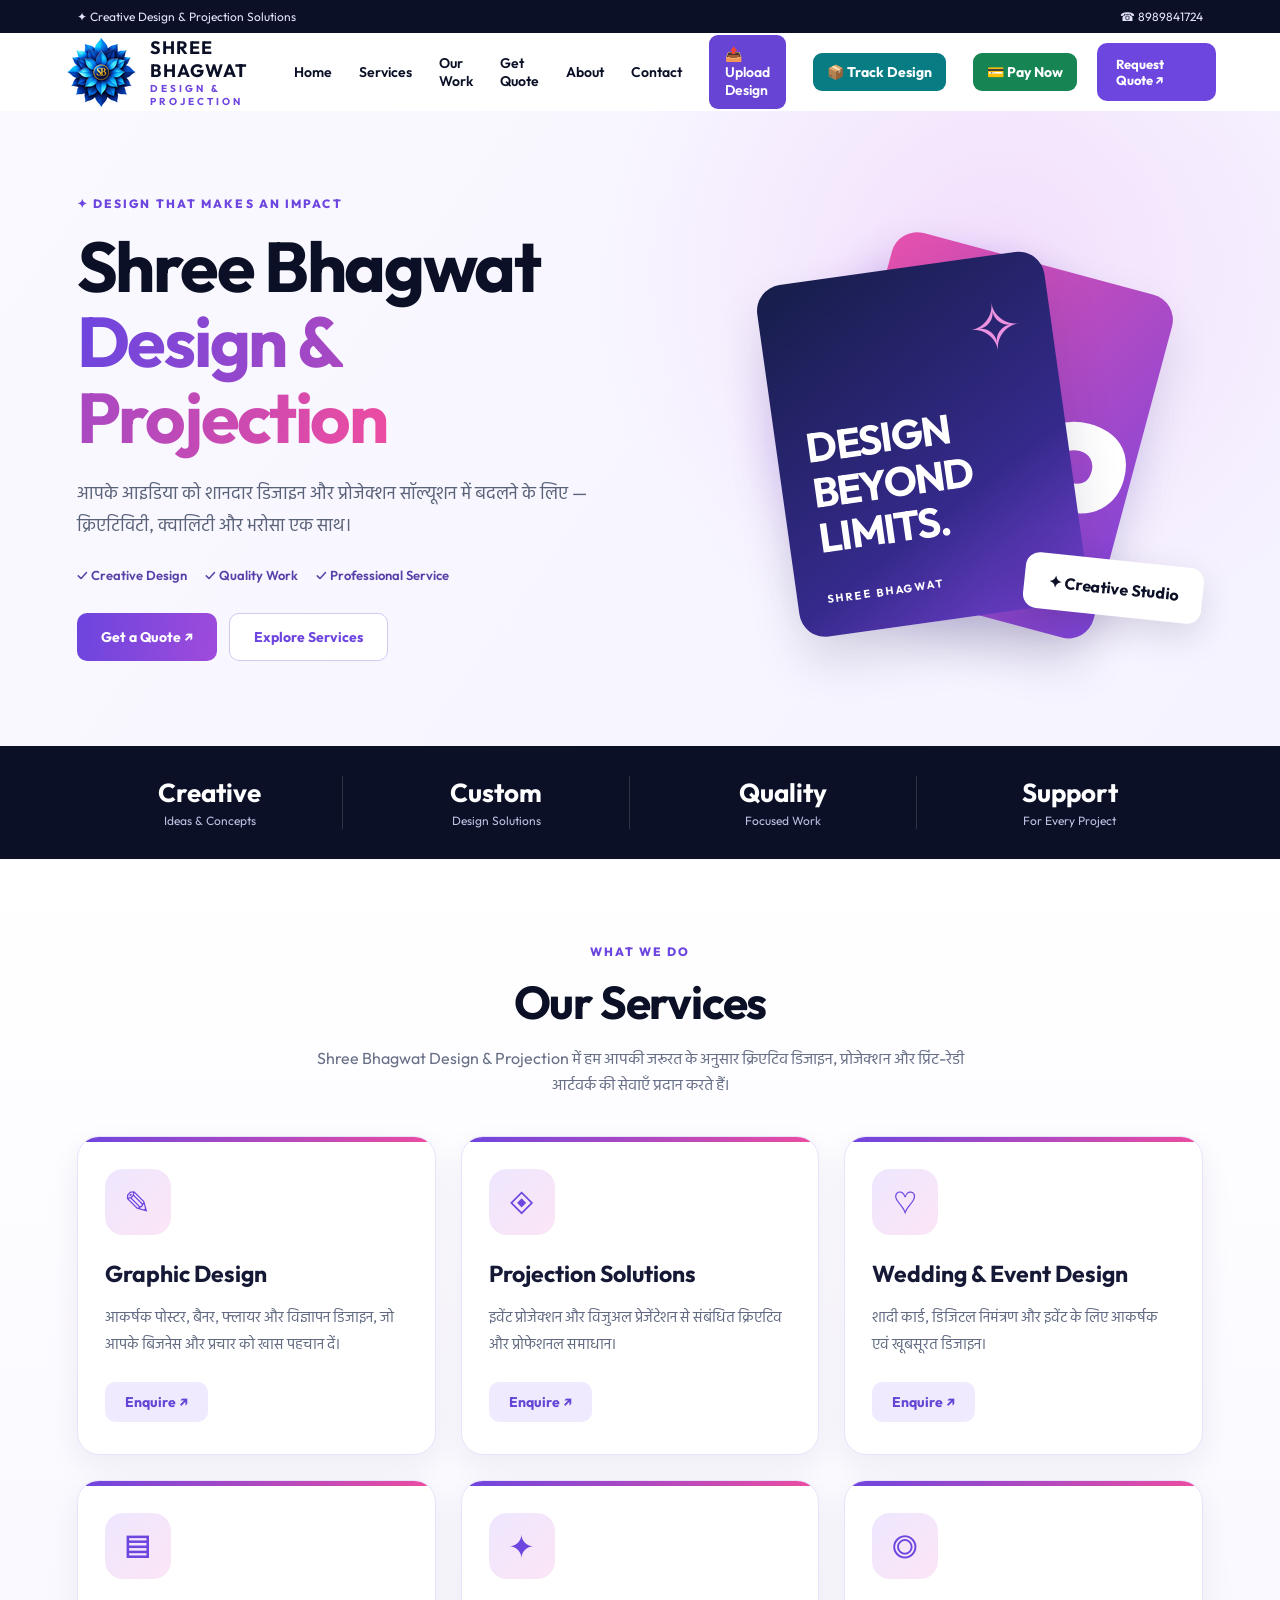
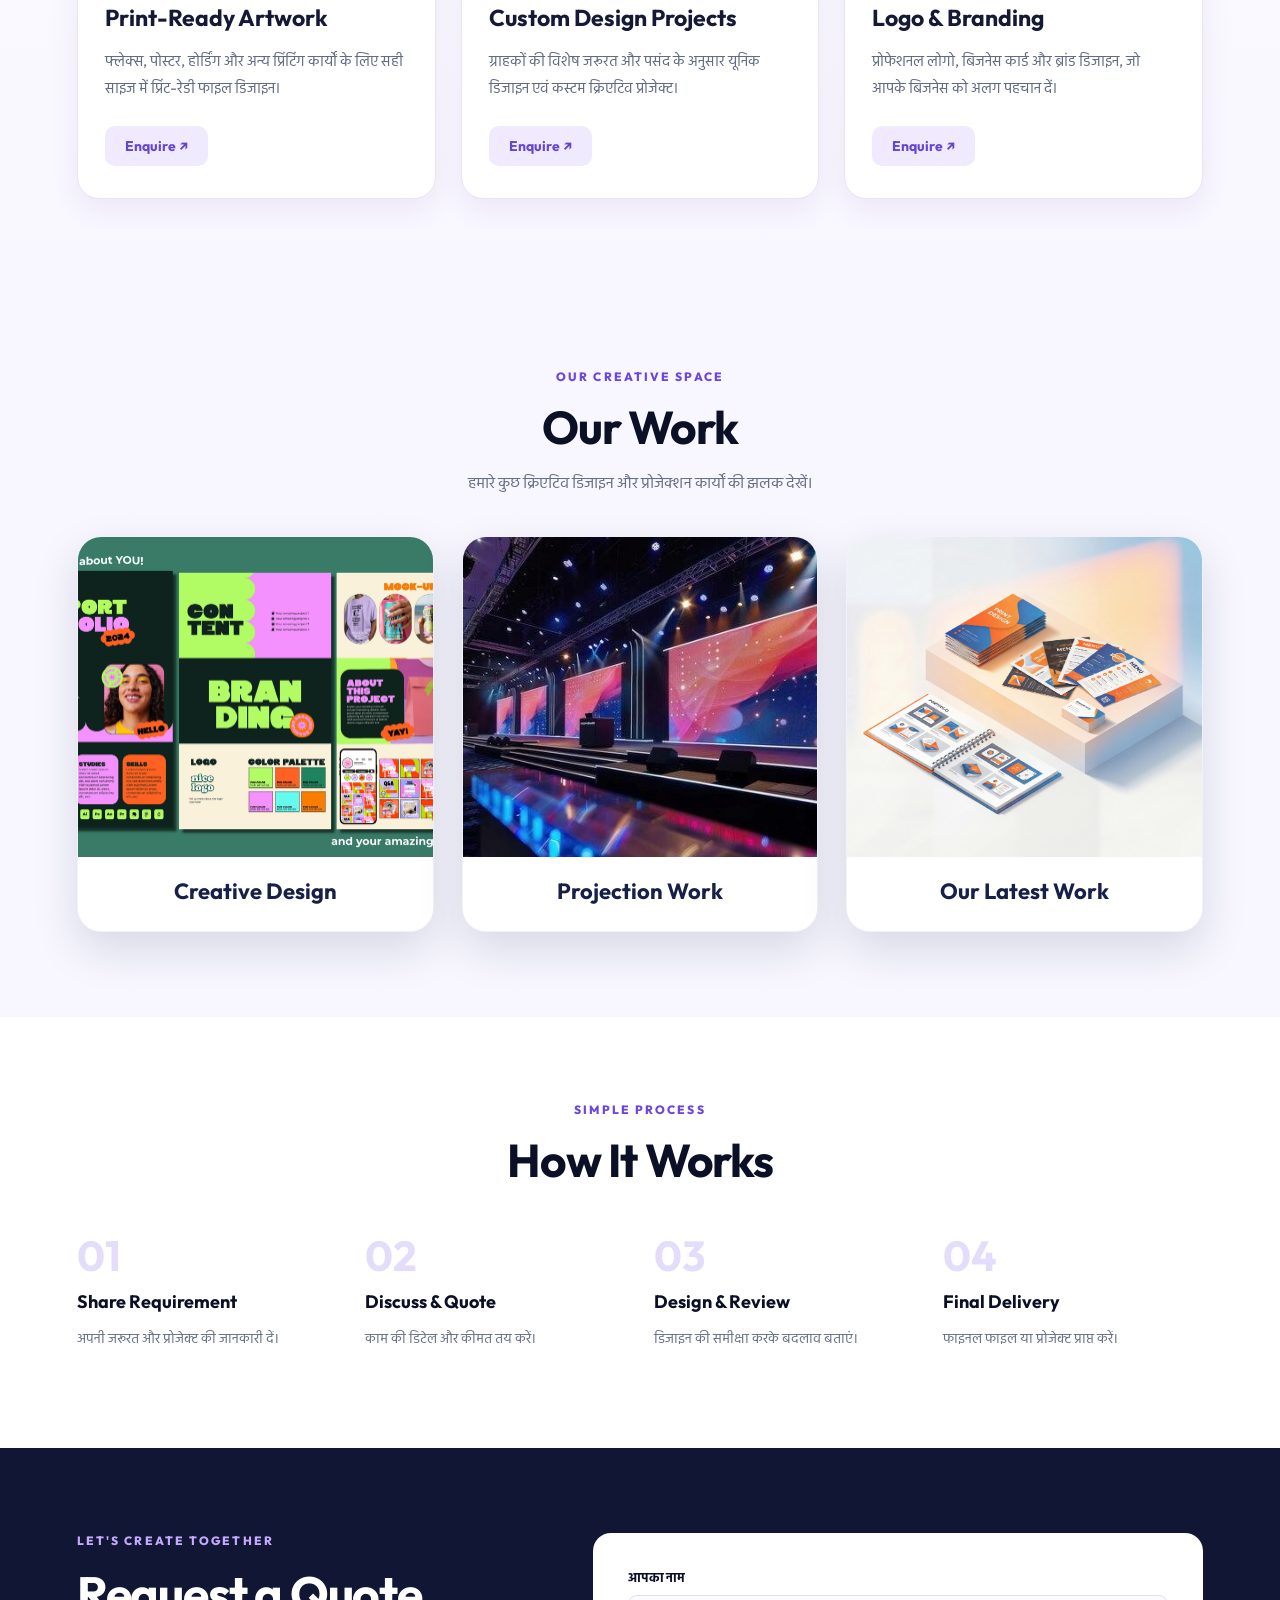
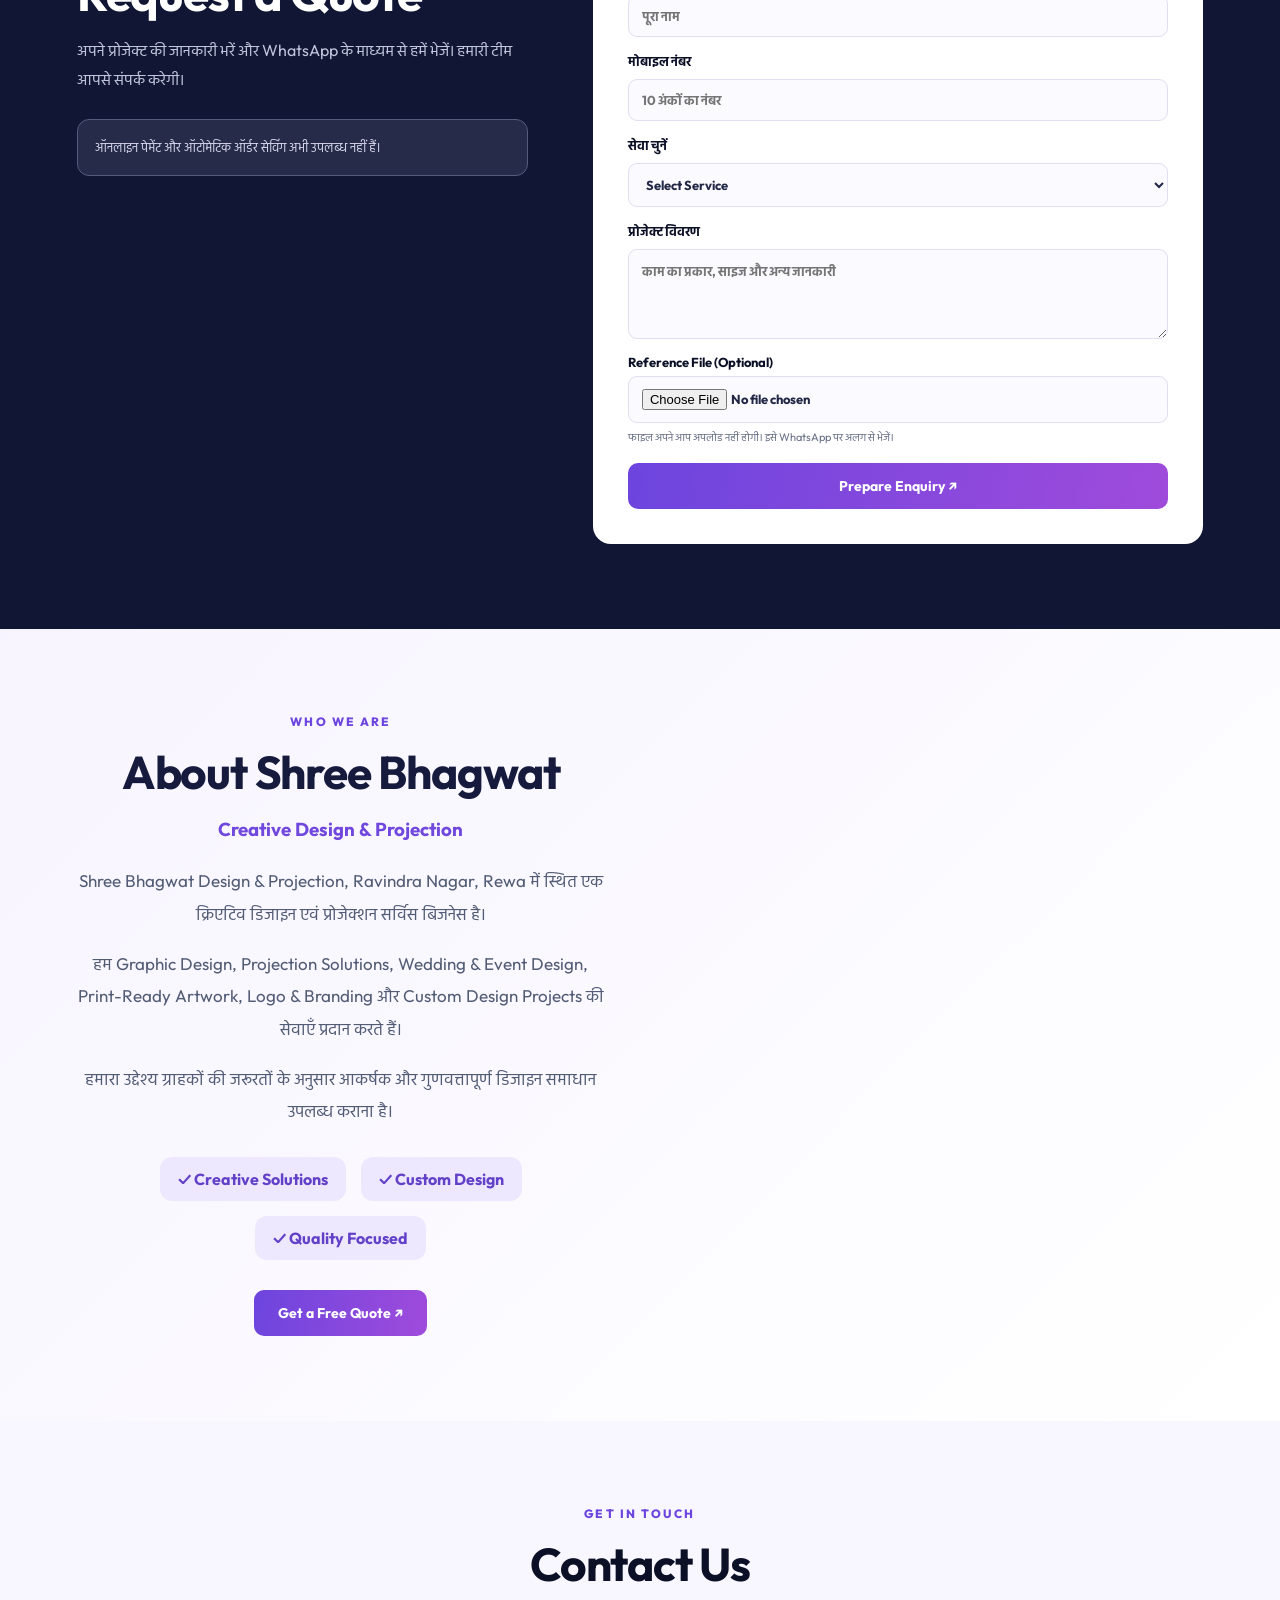
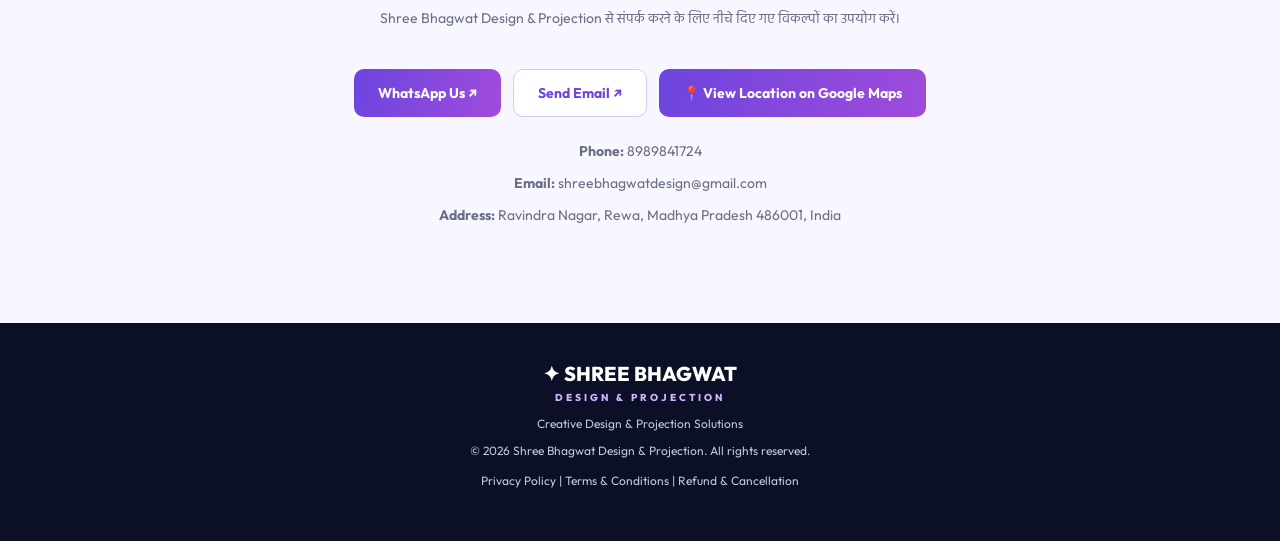
==== commit f0036d9e: "Center footer links with padding Added a div to center footer links with padding." ====
--- a/index.html
+++ b/index.html
@@ -447,8 +447,10 @@
 </main>
 <footer>
   <div class="footer-logo">✦ SHREE BHAGWAT <small>DESIGN & PROJECTION</small></div><p>Creative Design & Projection Solutions</p><p>© <span id="year"></span> Shree Bhagwat Design & Projection. All rights reserved.</p>
-<a href="/privacy.html">Privacy Policy</a> |
-<a href="/terms.html">Terms & Conditions</a> |
-<a href="/refund.html">Refund & Cancellation</a>
+ <div style="text-align:center; padding:15px;">
+    <a href="/privacy.html">Privacy Policy</a> |
+    <a href="/terms.html">Terms & Conditions</a> |
+    <a href="/refund.html">Refund & Cancellation</a>
+  </div>
 </footer>
 <script src="script.js"></script></body></html>
